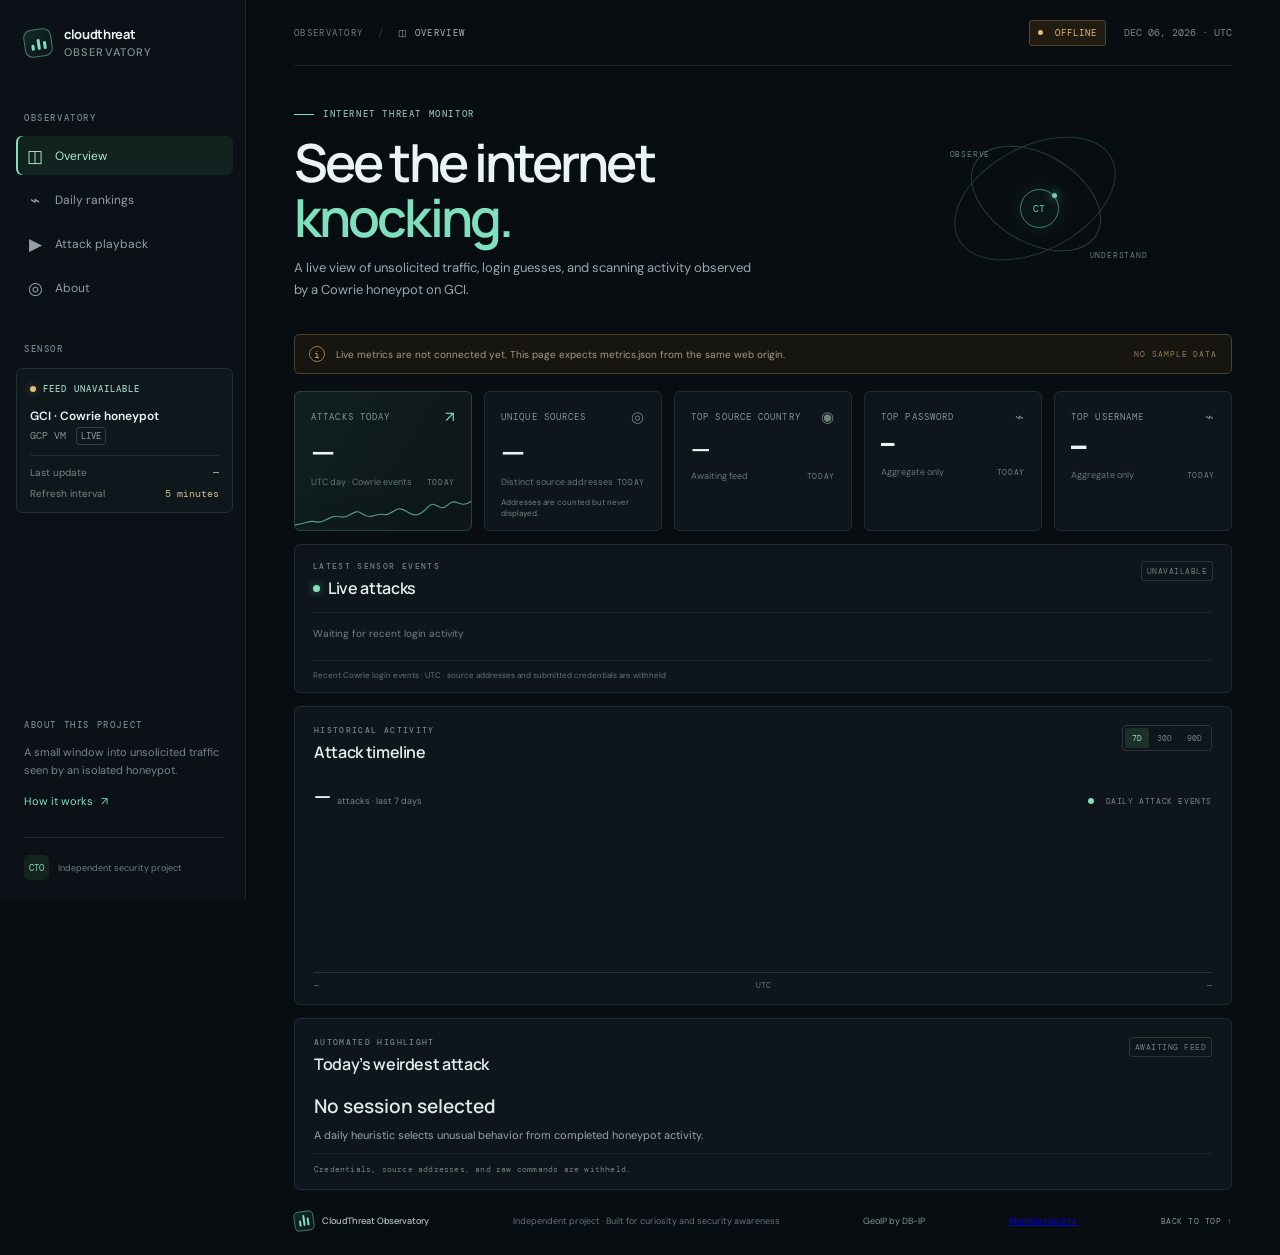
==== index.html @ e32c1425 "Show top username on overview" ====
<!doctype html>
<html lang="en">
  <head>
    <meta charset="utf-8" />
    <meta name="viewport" content="width=device-width, initial-scale=1" />
    <meta name="theme-color" content="#080d12" />
    <meta name="description" content="A live observatory for unsolicited traffic observed by an isolated cloud honeypot." />
    <title>CloudThreat Observatory</title>
    <link rel="preconnect" href="https://fonts.googleapis.com" />
    <link rel="preconnect" href="https://fonts.gstatic.com" crossorigin />
    <link href="https://fonts.googleapis.com/css2?family=DM+Mono:wght@400;500&family=DM+Sans:wght@400;500;600;700&family=Manrope:wght@400;500;600;700;800&display=swap" rel="stylesheet" />
    <link rel="stylesheet" href="styles.css?v=8" />
  </head>
  <body>
    <div class="app-shell">
      <aside class="sidebar">
        <a class="brand" href="#top" aria-label="CloudThreat Observatory home">
          <span class="brand-mark"><span></span><span></span><span></span></span>
          <span class="brand-name">cloudthreat<span>observatory</span></span>
        </a>
        <div class="side-label">OBSERVATORY</div>
        <nav class="side-nav" aria-label="Main navigation">
          <a class="nav-item active" href="#overview"><span class="nav-icon">◫</span> Overview</a>
          <a class="nav-item" href="#rankings"><span class="nav-icon">⌁</span> Daily rankings</a>
          <a class="nav-item" href="#playback"><span class="nav-icon">▶</span> Attack playback</a>
          <a class="nav-item" href="#about"><span class="nav-icon">◎</span> About</a>
        </nav>
        <div class="side-label side-label-gap">SENSOR</div>
        <div class="sensor-card">
          <div class="sensor-heading"><span class="sensor-dot" id="sensor-dot"></span> <span id="sensor-state">WAITING FOR FEED</span></div>
          <div class="sensor-name">GCI · Cowrie honeypot</div>
          <div class="sensor-id">GCP VM <span>LIVE</span></div>
          <div class="sensor-rule"></div>
          <div class="sensor-stat"><span>Last update</span><strong id="last-updated">—</strong></div>
          <div class="sensor-stat"><span>Refresh interval</span><strong>5 minutes</strong></div>
        </div>
        <div class="side-bottom">
          <div class="side-label">ABOUT THIS PROJECT</div>
          <p>A small window into unsolicited traffic seen by an isolated honeypot.</p>
          <a class="about-link" href="#about">How it works <span>↗</span></a>
          <div class="sidebar-footer"><span class="footer-mark">CTO</span><span>Independent security project</span></div>
        </div>
      </aside>

      <main id="top" class="main-content">
        <header class="topbar">
          <div class="breadcrumb">OBSERVATORY <span>/</span> <strong>OVERVIEW</strong></div>
          <div class="topbar-right"><span class="live-pill" id="feed-status"><i></i> CONNECTING</span><span class="topbar-date" id="today-date"></span></div>
        </header>

        <section class="intro" id="overview">
          <div>
            <div class="eyebrow"><span class="eyebrow-line"></span> INTERNET THREAT MONITOR</div>
            <h1>See the internet<br /><em>knocking.</em></h1>
            <p class="intro-copy">A live view of unsolicited traffic, login guesses, and scanning activity observed by a Cowrie honeypot on GCI.</p>
          </div>
          <div class="intro-aside"><div class="orbit orbit-one"></div><div class="orbit orbit-two"></div><div class="orbit-core"><span>CT</span></div><span class="orbit-tag tag-one">OBSERVE</span><span class="orbit-tag tag-two">UNDERSTAND</span></div>
        </section>

        <div class="notice" id="feed-notice" role="status"><span class="notice-icon">i</span><p><strong>Waiting for live metrics.</strong> This page reads an aggregate-only <code>metrics.json</code> feed from the same web origin and checks it every five minutes.</p><span class="notice-code">NO SAMPLE DATA</span></div>

        <section class="metrics-grid live-metrics" aria-label="Today's attack metrics">
          <article class="metric-card metric-highlight"><div class="metric-head"><span>ATTACKS TODAY</span><span class="metric-icon">↗</span></div><div class="metric-value" data-metric="attacks">—</div><div class="metric-foot"><span class="metric-note">UTC day · Cowrie events</span><span class="metric-period" id="metric-date">TODAY</span></div><div class="sparkline"><svg viewBox="0 0 220 42" preserveAspectRatio="none" aria-hidden="true"><path d="M0 35 C15 34 16 28 27 31 S43 20 56 24 S73 11 84 20 S102 18 111 21 S126 7 138 16 S156 23 166 11 S180 20 191 8 S206 15 220 3" /></svg></div></article>
          <article class="metric-card"><div class="metric-head"><span>UNIQUE SOURCES</span><span class="metric-icon muted">◎</span></div><div class="metric-value" data-metric="sources">—</div><div class="metric-foot"><span class="metric-note">Distinct source addresses</span><span class="metric-period">TODAY</span></div><div class="metric-bottom"><span class="data-footnote">Addresses are counted but never displayed.</span></div></article>
          <article class="metric-card"><div class="metric-head"><span>TOP SOURCE COUNTRY</span><span class="metric-icon muted">◉</span></div><div class="metric-value country-value" data-metric="country">—</div><div class="metric-foot"><span class="metric-note" data-metric="country-count">Awaiting feed</span><span class="metric-period">TODAY</span></div></article>
          <article class="metric-card"><div class="metric-head"><span>TOP PASSWORD</span><span class="metric-icon muted">⌁</span></div><div class="metric-value password-value" data-metric="password">—</div><div class="metric-foot"><span class="metric-note" data-metric="password-count">Aggregate only</span><span class="metric-period">TODAY</span></div></article>
          <article class="metric-card"><div class="metric-head"><span>TOP USERNAME</span><span class="metric-icon muted">⌁</span></div><div class="metric-value username-value" data-metric="username">—</div><div class="metric-foot"><span class="metric-note" data-metric="username-count">Aggregate only</span><span class="metric-period">TODAY</span></div></article>
        </section>

        <section class="panel live-attacks-panel" id="live-attacks" aria-label="Recent live attacks">
          <div class="panel-header"><div><div class="panel-kicker">LATEST SENSOR EVENTS</div><h2><span class="live-attacks-dot"></span> Live attacks</h2></div><span class="range-label" id="activity-updated">CONNECTING</span></div>
          <ol class="live-attack-list" id="live-attack-list" aria-live="polite"><li class="empty-row">Waiting for recent login activity</li></ol>
          <div class="live-attacks-foot">Recent Cowrie login events · UTC · source addresses and submitted credentials are withheld</div>
        </section>

        <article class="panel timeline-panel" id="timeline" aria-label="Attack timeline">
          <div class="panel-header"><div><div class="panel-kicker">HISTORICAL ACTIVITY</div><h2>Attack timeline</h2></div><div class="range-switch" role="group" aria-label="Timeline range"><button class="range-btn active" type="button" data-timeline-range="7">7D</button><button class="range-btn" type="button" data-timeline-range="30">30D</button><button class="range-btn" type="button" data-timeline-range="90">90D</button></div></div>
          <div class="timeline-summary"><strong id="timeline-total">—</strong><span id="timeline-summary-label">attacks · last 7 days</span><span class="chart-legend"><i></i> DAILY ATTACK EVENTS</span></div>
          <div class="timeline-chart" id="timeline-bars" role="img" aria-label="Attack events per day"></div>
          <div class="timeline-axis"><span id="timeline-start">—</span><span>UTC</span><span id="timeline-end">—</span></div>
        </article>

        <article class="panel weirdest-panel" id="weirdest"><div class="panel-header"><div><div class="panel-kicker">AUTOMATED HIGHLIGHT</div><h2>Today’s weirdest attack</h2></div><span class="range-label" id="weirdest-score">AWAITING FEED</span></div><strong class="weirdest-title" id="weirdest-title">No session selected</strong><p class="weirdest-copy" id="weirdest-copy">A daily heuristic selects unusual behavior from completed honeypot activity.</p><div class="weirdest-foot" id="weirdest-foot">Credentials, source addresses, and raw commands are withheld.</div></article>

        <section class="panel playback-panel" id="playback" aria-label="Redacted attack playback">
          <div class="panel-header"><div><div class="panel-kicker">SESSION RECONSTRUCTION</div><h2>Attack playback</h2></div><span class="range-label" id="playback-meta">WAITING FOR SESSION</span></div>
          <p class="command-tools-copy">A redacted sequence reconstructed from Cowrie events. Credentials, source addresses, and full shell commands are withheld.</p>
          <div class="playback-toolbar"><button class="text-button" id="playback-prev" type="button">← Previous</button><button class="play-control" id="playback-toggle" type="button" disabled>▶ Play session</button><button class="text-button" id="playback-next" type="button">Next →</button><span class="playback-clock" id="playback-clock">00:00</span></div>
          <ol class="playback-steps" id="playback-steps"><li class="empty-row">Waiting for an eligible session</li></ol>
        </section>

        <section class="rankings-grid" id="rankings" aria-label="Daily attack rankings">
          <article class="panel ranking-panel"><div class="panel-header"><div><div class="panel-kicker">GEOGRAPHIC DISTRIBUTION</div><h2>Top countries</h2></div><span class="range-label">UTC TODAY</span></div><ol class="ranking-list" id="countries-list"><li class="empty-row">Waiting for live metrics</li></ol></article>
          <article class="panel ranking-panel"><div class="panel-header"><div><div class="panel-kicker">AUTHENTICATION ACTIVITY</div><h2>Top usernames</h2></div><span class="range-label">UTC TODAY</span></div><ol class="ranking-list" id="usernames-list"><li class="empty-row">Waiting for live metrics</li></ol></article>
          <article class="panel ranking-panel"><div class="panel-header"><div><div class="panel-kicker">EXPOSED SERVICES</div><h2>Top destination ports</h2></div><span class="range-label">UTC TODAY</span></div><ol class="ranking-list" id="ports-list"><li class="empty-row">Waiting for live metrics</li></ol></article>
        </section>

        <article class="panel command-tools-panel" id="malware-tools"><div class="panel-header"><div><div class="panel-kicker">COMMAND ACTIVITY</div><h2>Download tooling observed</h2></div><span class="range-label">UTC TODAY</span></div><p class="command-tools-copy">Cowrie command entries that invoke wget, curl, or busybox. Full commands remain in the private event store.</p><ol class="ranking-list tool-list" id="tools-list"><li class="empty-row">Waiting for live metrics</li></ol></article>

        <section class="about-section" id="about"><div class="about-heading"><div class="panel-kicker">THE PROJECT</div><h2>Turning background noise<br />into <em>understanding.</em></h2></div><div class="about-copy"><p>Internet-facing services receive automated scans and login attempts. Cowrie records activity in an isolated honeypot; a local worker enriches and aggregates the events before this page receives summary metrics.</p><p>This public view contains aggregate rankings and redacted session playback. It does not show source IP addresses, raw credentials, full commands, or download URLs. Password rankings are aggregates of values submitted to the honeypot.</p></div><div class="architecture"><div class="arch-step"><span class="arch-number">01</span><span class="arch-symbol">⌁</span><strong>Collect</strong><small>Cowrie honeypot</small></div><span class="arch-arrow">→</span><div class="arch-step"><span class="arch-number">02</span><span class="arch-symbol">▤</span><strong>Enrich</strong><small>Local GeoIP data</small></div><span class="arch-arrow">→</span><div class="arch-step"><span class="arch-number">03</span><span class="arch-symbol">◷</span><strong>Analyze</strong><small>Private SQLite store</small></div><span class="arch-arrow">→</span><div class="arch-step"><span class="arch-number">04</span><span class="arch-symbol">◫</span><strong>Observe</strong><small>Public aggregates</small></div></div></section>

        <footer class="page-footer"><a class="footer-brand" href="#top"><span class="brand-mark small"><span></span><span></span><span></span></span> CloudThreat Observatory</a><span>Independent project · Built for curiosity and security awareness</span><a href="https://db-ip.com" rel="noopener noreferrer" target="_blank">GeoIP by DB-IP</a><a href="/reports/">Monthly reports</a><a href="#top" class="back-top">BACK TO TOP ↑</a></footer>
      </main>
    </div>
    <script src="app.js?v=9"></script>
  </body>
</html>
---- styles.css ----
:root{--bg:#080d12;--panel:#0e151c;--panel2:#101921;--line:#202c35;--line-soft:#18232c;--text:#ecf3f3;--muted:#8998a2;--dim:#5c6c77;--mint:#80e0bd;--mint-deep:#3fbf94;--amber:#eebc72;--font:'DM Sans',sans-serif;--display:'Manrope',sans-serif;--mono:'DM Mono',monospace}*{box-sizing:border-box}html{scroll-behavior:smooth}body{margin:0;background:var(--bg);color:var(--text);font-family:var(--font);font-size:14px;-webkit-font-smoothing:antialiased}.app-shell{min-height:100vh}.sidebar{position:fixed;inset:0 auto 0 0;width:246px;padding:27px 20px 20px 24px;background:#0b1117;border-right:1px solid #1b2730;display:flex;flex-direction:column;z-index:3}.brand{display:flex;align-items:center;gap:12px;text-decoration:none;color:var(--text);margin-bottom:53px}.brand-mark{width:28px;height:28px;border:1px solid #447e6b;border-radius:8px;display:flex;align-items:flex-end;justify-content:center;gap:3px;padding:6px 5px;transform:rotate(-8deg);background:linear-gradient(140deg,#122a25,#0c151a)}.brand-mark span{display:block;width:3px;border-radius:2px;background:var(--mint)}.brand-mark span:nth-child(1){height:6px}.brand-mark span:nth-child(2){height:11px}.brand-mark span:nth-child(3){height:8px}.brand-name{font:700 13px var(--display);letter-spacing:-.35px;line-height:1.1}.brand-name>span{display:block;font:500 11px var(--font);color:#82918e;letter-spacing:1.1px;text-transform:uppercase;margin-top:4px}.side-label,.panel-kicker,.eyebrow{font:500 9px var(--mono);letter-spacing:1.6px;color:#74838c}.side-nav{display:grid;gap:5px;margin:12px -8px 0}.nav-item{height:39px;display:flex;align-items:center;gap:12px;padding:0 11px;border-radius:6px;color:#92a0a9;text-decoration:none;font-size:12px}.nav-item:hover{background:#111b23;color:#dce7e6}.nav-item.active{color:#a9ebd2;background:#12221f;box-shadow:inset 2px 0 var(--mint)}.nav-icon{font-size:17px;width:16px;text-align:center;color:inherit}.side-label-gap{margin-top:36px}.sensor-card{margin:13px -8px 0;padding:14px 13px 12px;background:#0e171c;border:1px solid #22322f;border-radius:7px}.sensor-heading{font:500 9px var(--mono);letter-spacing:1.1px;color:#a1cbbc;display:flex;align-items:center;gap:7px}.sensor-dot,.pulse-dot{width:6px;height:6px;border-radius:50%;background:var(--mint);box-shadow:0 0 9px #80e0bd88}.sensor-name{font-size:12px;font-weight:600;margin-top:13px}.sensor-id{font:10px var(--mono);color:#81918f;margin-top:5px}.sensor-id span{font:9px var(--mono);color:#8ea0a7;border:1px solid #314047;padding:2px 4px;border-radius:3px;margin-left:4px}.sensor-rule{height:1px;background:#21302e;margin:13px 0 10px}.sensor-stat{display:flex;justify-content:space-between;color:#768780;font-size:10px;margin-top:8px}.sensor-stat strong{font:10px var(--mono);color:#d4c18f}.side-bottom{margin-top:auto}.side-bottom p{font-size:11px;line-height:1.65;color:#77858d;margin:12px 0}.about-link{font-size:11px;color:var(--mint);text-decoration:none}.about-link span{margin-left:5px}.sidebar-footer{margin-top:28px;padding-top:17px;border-top:1px solid #1d2931;display:flex;align-items:center;gap:9px;color:#6f7f87;font-size:9px}.footer-mark{width:25px;height:25px;border-radius:5px;background:#15231f;color:var(--mint);display:grid;place-items:center;font:9px var(--mono)}.main-content{margin-left:246px;max-width:1600px;padding:0 48px}.topbar{height:66px;display:flex;align-items:center;justify-content:space-between;border-bottom:1px solid var(--line-soft)}.breadcrumb{font:9px var(--mono);letter-spacing:1.3px;color:#6d7a82}.breadcrumb span{color:#34424a;padding:0 8px}.breadcrumb strong{color:#a8b3b7;font-weight:400}.topbar-right{display:flex;align-items:center;gap:18px}.preview-pill{font:9px var(--mono);letter-spacing:1px;border:1px solid #56472f;background:#211b12;color:#e4bd7c;padding:6px 8px;border-radius:3px}.preview-pill i{display:inline-block;width:5px;height:5px;border-radius:50%;background:#e5ae61;margin:0 6px 1px 0}.topbar-date{font:10px var(--mono);color:#77868d}.intro{display:flex;justify-content:space-between;align-items:center;min-height:225px;padding:42px 0 34px;position:relative;overflow:hidden}.eyebrow{color:#8fb4a8;display:flex;align-items:center;gap:9px}.eyebrow-line{width:20px;height:1px;background:var(--mint)}h1,h2,p{margin-top:0}h1{font:600 clamp(38px,4.1vw,53px)/1.05 var(--display);letter-spacing:-2.9px;margin:15px 0 12px}h1 em,h2 em{font-style:normal;color:var(--mint)}.intro-copy{max-width:470px;color:#9aa8ae;line-height:1.65;font-size:13px;margin:0}.intro-aside{width:220px;height:150px;position:relative;margin-right:9%;opacity:.9}.orbit{position:absolute;border:1px solid #224039;border-radius:50%;transform:rotate(-28deg)}.orbit-one{inset:17px 20px;width:174px;height:105px}.orbit-two{inset:25px 37px;width:142px;height:89px;border-color:#344139;transform:rotate(31deg)}.orbit-core{position:absolute;left:92px;top:60px;width:39px;height:39px;border:1px solid #4a8c74;border-radius:50%;display:grid;place-items:center;color:var(--mint);font:10px var(--mono);box-shadow:0 0 30px #5fd4ac22;background:#0b1716}.orbit-core:after{content:'';position:absolute;width:5px;height:5px;right:1px;top:3px;border-radius:50%;background:var(--mint);box-shadow:0 0 10px var(--mint)}.orbit-tag{position:absolute;font:8px var(--mono);letter-spacing:.8px;color:#718b82}.tag-one{top:20px;left:22px}.tag-two{right:0;bottom:19px}.notice{display:flex;align-items:center;gap:11px;padding:11px 14px;border:1px solid #4b402b;background:#17150f;border-radius:5px;margin-bottom:17px;color:#a59c86}.notice-icon{flex:0 0 16px;width:16px;height:16px;border:1px solid #9b7945;color:#d8ae6d;border-radius:50%;display:grid;place-items:center;font:10px var(--mono)}.notice p{font-size:10px;line-height:1.5;margin:0;flex:1}.notice strong{color:#e0c28e;font-weight:600}.notice-code{font:8px var(--mono);letter-spacing:.9px;color:#927d56;white-space:nowrap}.metrics-grid{display:grid;grid-template-columns:repeat(4,minmax(0,1fr));gap:12px}.metric-card{height:140px;position:relative;overflow:hidden;border:1px solid var(--line);border-radius:6px;background:var(--panel);padding:15px 16px}.metric-highlight{background:linear-gradient(120deg,#10201d,#0e171a 80%);border-color:#294439}.metric-head{display:flex;justify-content:space-between;align-items:center;color:#85939a;font:9px var(--mono);letter-spacing:1.1px}.metric-icon{color:var(--mint);font:15px var(--font)}.metric-icon.muted{color:#71817f}.metric-value{font:600 31px var(--display);letter-spacing:-1.4px;margin-top:9px;line-height:1}.metric-foot{display:flex;justify-content:space-between;align-items:center;margin-top:9px}.metric-note{font-size:9px;color:#65757c}.metric-period{font:8px var(--mono);letter-spacing:.65px;color:#6b7b80}.sparkline{position:absolute;left:0;right:0;bottom:0;height:31px;opacity:.65}.sparkline svg{width:100%;height:100%;overflow:visible}.sparkline path{fill:none;stroke:var(--mint);stroke-width:1.5}.metric-bottom{position:absolute;bottom:11px;left:16px;right:16px;display:flex;align-items:center;justify-content:space-between}.mini-bars{height:18px;display:flex;align-items:flex-end;gap:4px}.mini-bars i{display:block;width:6px;border-radius:1px 1px 0 0;background:#407968;height:38%}.mini-bars i:nth-child(2){height:66%}.mini-bars i:nth-child(3){height:48%}.mini-bars i:nth-child(4){height:85%}.mini-bars i:nth-child(5){height:55%}.mini-bars i:nth-child(6){height:75%}.mini-bars i:nth-child(7){height:42%}.mini-bars i:nth-child(8){height:92%}.mini-bars i:nth-child(9){height:60%}.mini-bars i:nth-child(10){height:80%;background:var(--mint)}.mini-caption{font:8px var(--mono);letter-spacing:.7px;color:#68787e}.country-dots{justify-content:flex-start;gap:5px}.country-dots span,.country-dots b{font:8px var(--mono);padding:4px 5px;border-radius:3px;background:#17231f;color:#a9c9bb}.country-dots b{color:#7e8e91;background:#172027;font-weight:400}.port-value{font-size:30px}.port-value span{font:10px var(--mono);color:#7c8b90;letter-spacing:.3px;margin-left:7px}.port-track{position:absolute;left:16px;right:16px;bottom:17px;height:3px;background:#1e2a30;border-radius:3px}.port-track span{display:block;height:100%;background:linear-gradient(90deg,#62c9a5,#b3e8c9);border-radius:3px}.content-grid{display:grid;grid-template-columns:minmax(0,1.15fr) minmax(340px,.85fr);gap:12px;margin-top:13px}.panel{background:var(--panel);border:1px solid var(--line);border-radius:6px;min-width:0}.trend-panel,.origins-panel{min-height:345px;padding:18px 19px 12px}.panel-header{display:flex;align-items:flex-start;justify-content:space-between}.panel-kicker{font-size:8px;letter-spacing:1.35px;color:#73828a}.panel h2,.about-heading h2{font:600 16px var(--display);letter-spacing:-.35px;margin:6px 0 0;color:#e6eded}.range-switch{border:1px solid #29363d;border-radius:4px;display:flex;padding:2px;gap:1px}.range-btn{border:0;color:#718087;background:transparent;font:8px var(--mono);padding:5px 7px;border-radius:3px;cursor:pointer}.range-btn.active{background:#1b3029;color:#a8e5cc}.chart-summary{display:flex;align-items:baseline;gap:6px;margin-top:21px}.chart-summary strong{font:600 22px var(--display);letter-spacing:-.6px}.chart-summary>span{font-size:9px;color:#77858a}.chart-summary>span i{font-style:normal;color:#40504f}.chart-legend{margin-left:auto!important;font:8px var(--mono)!important;letter-spacing:.6px}.chart-legend i{display:inline-block;width:6px;height:6px;border-radius:50%;background:var(--mint);margin-right:6px}.chart-wrap{height:174px;display:flex;margin-top:10px}.y-axis{display:flex;flex-direction:column;justify-content:space-between;color:#5e6d74;font:8px var(--mono);padding:2px 10px 26px 0}.chart-main{position:relative;flex:1}.chart-gridlines{position:absolute;inset:0 0 25px;display:flex;flex-direction:column;justify-content:space-between}.chart-gridlines i{display:block;height:1px;background:#1c2930}.chart-main svg{position:absolute;inset:0 0 25px;width:100%;height:calc(100% - 25px);overflow:visible}.chart-area{fill:url(#area-fill)}.chart-line{fill:none;stroke:var(--mint);stroke-width:2;vector-effect:non-scaling-stroke}.chart-point{fill:#0f191a;stroke:var(--mint);stroke-width:2;vector-effect:non-scaling-stroke}.x-axis{position:absolute;left:0;right:0;bottom:0;display:flex;justify-content:space-between;color:#5e6d74;font:8px var(--mono)}.panel-footnote{display:flex;align-items:center;gap:7px;border-top:1px solid var(--line-soft);padding-top:10px;color:#6d7c81;font-size:9px}.pulse-dot{width:5px;height:5px}.footnote-right{margin-left:auto;color:#596970}.icon-button{border:1px solid #28353d;border-radius:4px;background:none;color:#71818a;font-size:15px;height:24px;width:27px;line-height:10px}.origins-panel{padding-left:17px;padding-right:17px}.map-wrap{height:157px;position:relative;margin-top:3px;border-bottom:1px solid var(--line-soft);overflow:hidden;background:radial-gradient(ellipse at 50% 52%,#14201f 0%,transparent 68%)}.world-map{position:absolute;width:100%;height:100%;inset:0}.land{fill:#263a38;opacity:.65}.map-rings circle{fill:none;stroke:#82daba;stroke-width:.6;opacity:.3}.map-points circle{fill:#a8e9cf;stroke:#0e151c;stroke-width:1.5}.map-caption{position:absolute;bottom:8px;left:4px;font:7px var(--mono);letter-spacing:.55px;color:#71817e}.map-caption span{margin:0 5px;color:#53635d}.map-legend-dot{display:inline-block!important;margin:0 5px 0 0!important;width:5px;height:5px;border-radius:50%;background:var(--mint)}.country-list{padding-top:8px}.country-row{display:grid;grid-template-columns:23px 1fr minmax(45px,90px) 31px;align-items:center;gap:7px;height:28px}.country-rank{font:8px var(--mono);color:#56666e}.country-name{font-size:9px;color:#c1cbcc;white-space:nowrap}.flag{display:inline-block;width:11px;height:8px;border-radius:1px;margin-right:6px;vertical-align:0;background:#8d9b9f}.flag-us{background:linear-gradient(#b85d5d 0 18%,#eee 18% 36%,#b85d5d 36% 54%,#eee 54% 72%,#b85d5d 72% 90%,#eee 90%)}.flag-de{background:linear-gradient(#222 0 33%,#b8504a 33% 66%,#d6b254 66%)}.flag-br{background:#56a47b}.flag-in{background:linear-gradient(#da9d58 0 33%,#eee 33% 66%,#5a9d70 66%)}.country-bar{height:3px;border-radius:3px;background:#1d2a30}.country-bar i{display:block;height:100%;background:#5b9983;border-radius:3px}.country-row strong{font:9px var(--mono);text-align:right;color:#9dadad}.lower-grid{grid-template-columns:minmax(0,1.15fr) minmax(340px,.85fr);margin-top:12px}.feed-panel,.targets-panel{padding:18px 19px 12px}.feed-count{font:8px var(--mono);letter-spacing:.6px;color:#8eac9f;background:#17231f;padding:3px 5px;border-radius:3px;margin-left:5px;vertical-align:2px}.text-button{border:0;background:none;color:#91bda9;font:9px var(--mono);cursor:pointer;padding:4px}.text-button span{font:9px var(--font);margin-left:3px}.feed-table-wrap{overflow-x:auto;margin-top:17px}table{border-collapse:collapse;width:100%;white-space:nowrap}thead th{text-align:left;color:#5f7078;font:8px var(--mono);letter-spacing:.65px;font-weight:400;padding:0 8px 9px}thead th:first-child{padding-left:0}tbody tr{border-top:1px solid #1a252c;height:37px}tbody td{font-size:9px;color:#b7c2c5;padding:0 8px}tbody td:first-child{padding-left:0}.event-mark{display:inline-grid;place-items:center;width:19px;height:19px;border-radius:4px;background:#192a25;color:#9cdcc0;font:9px var(--mono);margin-right:7px;vertical-align:middle}.event-mark.scan{background:#29241a;color:#e3ba79}.event-mark.auth{background:#1c222b;color:#a7b6d0}.event-text{color:#bdc8c9}.mono{font:9px var(--mono);color:#86969a}.type-chip{font:8px var(--mono);color:#9bd8bb;border:1px solid #30493e;border-radius:3px;padding:3px 5px}.scan-chip{color:#dbb577;border-color:#50422a}.time-cell{color:#708087;font:8px var(--mono)}.feed-footer{display:flex;justify-content:space-between;align-items:center;border-top:1px solid var(--line-soft);padding-top:10px;margin-top:8px;color:#65757b;font-size:9px}.load-more{background:none;border:0;color:#9dd8bd;font-size:9px;cursor:pointer}.load-more span{margin-left:5px}.sample-tag{font:8px var(--mono);letter-spacing:.5px;color:#a2b9af;border:1px solid #31443b;padding:4px 5px;border-radius:3px}.target-list{margin-top:15px}.target-row{display:flex;align-items:center;border-top:1px solid var(--line-soft);height:48px;gap:10px}.target-port{width:35px;height:28px;background:#17231f;border:1px solid #263b33;border-radius:4px;display:grid;place-items:center;color:#a6d9c0;font:10px var(--mono)}.target-info{display:flex;flex-direction:column;gap:3px;flex:1}.target-info strong{font-size:10px;font-weight:600;color:#cbd5d4}.target-info span,.target-share span{font-size:8px;color:#6b7a80}.target-share{text-align:right;display:flex;flex-direction:column;gap:3px}.target-share strong{font:10px var(--mono);color:#b0c9bd}.target-note{border-top:1px solid var(--line-soft);padding-top:10px;font-size:8px;color:#64747a}.target-note span{margin:0 4px;color:#40504f}.about-section{margin-top:27px;border:1px solid var(--line);border-radius:6px;padding:25px 26px 23px;background:linear-gradient(115deg,#101a1e,#0d141a 72%);display:grid;grid-template-columns:.9fr 1.1fr;column-gap:40px;row-gap:24px}.about-heading h2{font-size:22px;line-height:1.3;letter-spacing:-.8px;margin-top:10px}.about-copy p{font-size:10px;line-height:1.75;color:#95a2a6;margin:0 0 10px}.architecture{grid-column:1/-1;border-top:1px solid #23312f;padding-top:18px;display:flex;align-items:center;justify-content:center;gap:clamp(12px,3vw,42px)}.arch-step{display:grid;grid-template-columns:28px auto;grid-template-rows:16px 15px;column-gap:8px;min-width:135px}.arch-number{grid-row:1/3;align-self:center;font:9px var(--mono);color:#567069}.arch-symbol{grid-column:2;color:var(--mint);font-size:13px;line-height:13px}.arch-step strong{grid-column:2;grid-row:2;font-size:9px;color:#cbd6d3}.arch-step small{grid-column:2;grid-row:3;font-size:8px;color:#71817f;margin-top:4px}.arch-arrow{color:#52665e;font:15px var(--mono)}.page-footer{display:flex;align-items:center;justify-content:space-between;padding:21px 0 24px;color:#64737a;font-size:9px}.footer-brand{display:flex;align-items:center;gap:8px;color:#a7b4b4;text-decoration:none;font:600 9px var(--display)}.brand-mark.small{width:20px;height:20px;border-radius:5px;padding:4px;gap:2px}.brand-mark.small span{width:2px}.back-top{font:8px var(--mono);letter-spacing:.5px;text-decoration:none;color:#81978d}.back-top:hover,.about-link:hover,.load-more:hover{color:#d4ffe8}@media(min-width:1500px){.main-content{margin-right:auto;margin-left:max(246px,calc((100vw - 1500px)/2 + 246px));padding:0 56px;max-width:1500px}.metrics-grid{gap:15px}.content-grid,.lower-grid{gap:15px}}@media(max-width:1100px){.main-content{padding:0 28px}.sidebar{width:220px;padding-left:19px}.main-content{margin-left:220px}.content-grid,.lower-grid{grid-template-columns:minmax(0,1fr) minmax(300px,.82fr)}.intro-aside{margin-right:1%}.metric-card{padding:13px}.metric-period{font-size:7px}.about-section{column-gap:24px}}@media(max-width:820px){.sidebar{width:62px;padding:20px 10px}.brand{justify-content:center;margin-bottom:39px}.brand-name,.side-label,.side-nav .nav-item:not(.active),.nav-item.active{font-size:0}.brand-mark{flex:0 0 28px}.side-nav{margin:0;gap:7px}.nav-item{justify-content:center;padding:0;height:39px;font-size:0}.nav-icon{font-size:17px}.sensor-card{margin:23px -4px 0;padding:9px 5px;display:flex;justify-content:center}.sensor-heading{font-size:0}.sensor-heading .sensor-dot{width:8px;height:8px}.sensor-name,.sensor-id,.sensor-rule,.sensor-stat,.side-bottom{display:none}.main-content{margin-left:62px;padding:0 22px}.topbar{height:58px}.intro{min-height:200px}.intro-aside{transform:scale(.8);transform-origin:right center;margin-right:-15px}.content-grid,.lower-grid{grid-template-columns:1fr}.trend-panel,.origins-panel{min-height:0}.origins-panel{padding-bottom:15px}.map-wrap{height:190px}.lower-grid{margin-top:12px}.feed-panel{overflow:hidden}.targets-panel{min-height:0}.about-section{grid-template-columns:1fr;row-gap:14px}.architecture{grid-column:1;gap:12px}.arch-step{min-width:0;grid-template-columns:20px auto}.arch-arrow{font-size:12px}.page-footer{gap:12px;flex-wrap:wrap}.page-footer>span{order:3;width:100%}}@media(max-width:560px){.main-content{padding:0 14px}.topbar-date{display:none}.topbar-right{gap:0}.intro{min-height:178px;padding:31px 0 23px}.intro-aside{display:none}h1{font-size:41px}.intro-copy{font-size:11px;max-width:335px}.notice{align-items:flex-start;padding:9px}.notice-code{display:none}.metrics-grid{grid-template-columns:repeat(2,minmax(0,1fr));gap:8px}.metric-card{height:133px;padding:12px}.metric-value{font-size:27px}.metric-foot{display:block}.metric-period{display:block;margin-top:4px}.content-grid{margin-top:8px;gap:8px}.trend-panel,.origins-panel,.feed-panel,.targets-panel{padding:15px 13px 11px}.chart-summary{margin-top:17px}.chart-legend{font-size:0!important}.chart-wrap{height:158px}.feed-table-wrap{margin-left:-3px}table{min-width:500px}.feed-footer{font-size:8px}.about-section{padding:19px 16px}.about-heading h2{font-size:20px}.architecture{justify-content:space-between;gap:4px;overflow:hidden}.arch-step{column-gap:5px}.arch-symbol{font-size:11px}.arch-step strong{font-size:8px}.arch-step small{font-size:7px}.arch-arrow{font-size:10px}.page-footer{padding-bottom:18px}.back-top{margin-left:auto}}@media(prefers-reduced-motion:reduce){*{scroll-behavior:auto!important;transition:none!important}}
:root{--font:'DM Sans',sans-serif;--display:'Manrope',sans-serif;--mono:'DM Mono',monospace} .live-pill{font:9px var(--mono);letter-spacing:1px;border:1px solid #28463a;background:#12221b;color:#a8e5cc;padding:6px 8px;border-radius:3px}.live-pill i{display:inline-block;width:5px;height:5px;border-radius:50%;background:var(--mint);margin:0 6px 1px 0}.live-pill[data-state="offline"],.live-pill[data-state="stale"]{border-color:#57442a;background:#211b12;color:#e3bd7c}.live-pill[data-state="offline"] i,.live-pill[data-state="stale"] i{background:#e3bd7c}.sensor-dot[data-state="offline"],.sensor-dot[data-state="stale"]{background:#e3bd7c;box-shadow:0 0 8px #e3bd7c66}.notice code{font:9px var(--mono);color:#e0c28e}.notice[data-state="live"]{border-color:#294439;background:#10201b;color:#9ebcae}.notice[data-state="live"] .notice-icon{border-color:#4e8c72;color:var(--mint)}.notice[data-state="live"] strong{color:var(--mint)}.live-metrics{margin-bottom:13px}.country-value{font-size:25px;white-space:nowrap;overflow:hidden;text-overflow:ellipsis}.password-value{font-size:21px;white-space:nowrap;overflow:hidden;text-overflow:ellipsis;font-family:var(--mono);letter-spacing:-.8px}.data-footnote{font-size:8px;color:#71817f;line-height:1.35}.rankings-grid{display:grid;grid-template-columns:repeat(3,minmax(0,1fr));gap:12px}.ranking-panel{padding:17px 17px 12px;min-height:287px}.range-label{font:8px var(--mono);letter-spacing:.5px;color:#6f8179;border:1px solid #283932;padding:4px 5px;border-radius:3px}.ranking-list{padding:0;margin:16px 0 0;list-style:none}.ranking-row{display:grid;grid-template-columns:22px minmax(56px,1fr) minmax(35px,.9fr) 37px;gap:7px;align-items:center;min-height:28px;border-top:1px solid var(--line-soft)}.rank-number{font:8px var(--mono);color:#5f7178}.rank-label{font-size:9px;color:#c1cbcc;overflow:hidden;text-overflow:ellipsis;white-space:nowrap}.rank-bar{height:3px;border-radius:3px;background:#1d2a30}.rank-bar i{display:block;height:100%;border-radius:3px;background:#5b9983}.ranking-row strong{font:8px var(--mono);color:#9dadad;text-align:right}.empty-row{padding:14px 0;color:#71817f;font-size:10px;border-top:1px solid var(--line-soft)}.about-copy p+p{margin-top:10px}.page-footer>a[href="https://db-ip.com"]{color:#81978d;text-decoration:none}.page-footer>a[href="https://db-ip.com"]:hover{color:#d4ffe8}@media(max-width:1000px){.rankings-grid{grid-template-columns:repeat(2,minmax(0,1fr))}.ranking-panel:last-child{grid-column:1/-1}}@media(max-width:560px){.rankings-grid{grid-template-columns:1fr}.ranking-panel:last-child{grid-column:auto}.password-value{font-size:19px}.page-footer>a[href="https://db-ip.com"]{order:4;width:100%}}
:root{--font:'DM Sans',sans-serif;--display:'Manrope',sans-serif;--mono:'DM Mono',monospace} .rankings-grid,.about-section{scroll-margin-top:20px}
:root{--font:'DM Sans',sans-serif;--display:'Manrope',sans-serif;--mono:'DM Mono',monospace}.route-hidden{display:none!important}
.live-attacks-panel{padding:16px 18px 12px;margin:0 0 13px}.live-attacks-panel h2{display:flex;align-items:center;gap:8px}.live-attacks-dot{width:7px;height:7px;background:var(--mint);border-radius:50%;box-shadow:0 0 9px #75d8b188}.live-attack-list{list-style:none;margin:13px 0 0;padding:0}.live-attack-row{display:grid;grid-template-columns:95px minmax(150px,1fr) 1fr;gap:12px;align-items:center;min-height:35px;border-top:1px solid var(--line-soft)}.live-attack-time{font:10px var(--mono);color:#9fb7ad}.live-attack-label{font-size:10px;color:#d4dfdb}.live-attack-label.success{color:#a8e5cc}.live-attack-detail{justify-self:end;font:8px var(--mono);letter-spacing:.25px;color:#71817f}.live-attacks-foot{border-top:1px solid var(--line-soft);padding-top:9px;margin-top:6px;font-size:8px;color:#64747a}@media(max-width:560px){.live-attacks-panel{padding:14px 12px 10px}.live-attack-row{grid-template-columns:73px 1fr;gap:8px;min-height:39px}.live-attack-time{font-size:9px}.live-attack-label{font-size:9px}.live-attack-detail{display:none}.live-attacks-foot{line-height:1.5}}
.live-metrics{grid-template-columns:repeat(5,minmax(0,1fr))}.username-value{font-size:24px;white-space:nowrap;overflow:hidden;text-overflow:ellipsis;font-family:var(--mono);letter-spacing:-.8px}@media(max-width:1100px){.live-metrics{grid-template-columns:repeat(3,minmax(0,1fr))}}@media(max-width:560px){.live-metrics{grid-template-columns:repeat(2,minmax(0,1fr))}.username-value{font-size:21px}}
.timeline-panel{padding:18px 19px 14px;margin-top:13px}.timeline-summary{display:flex;align-items:baseline;gap:7px;margin-top:18px}.timeline-summary strong{font:600 22px var(--display);letter-spacing:-.6px}.timeline-summary>span{font-size:9px;color:#77858a}.timeline-summary .chart-legend{margin-left:auto;font:8px var(--mono);letter-spacing:.6px}.timeline-chart{height:150px;display:flex;align-items:flex-end;gap:2px;margin-top:12px;padding:0 1px;border-bottom:1px solid #28353d}.timeline-bar{display:block;flex:1 1 0;min-width:1px;height:2px;background:linear-gradient(180deg,#80e0bd,#397c65);border-radius:2px 2px 0 0;opacity:.86}.timeline-bar:hover{background:#c5f5df;opacity:1}.timeline-axis{display:flex;justify-content:space-between;margin-top:7px;color:#64757c;font:8px var(--mono)}.command-tools-panel{padding:17px 19px 13px;margin-top:12px}.command-tools-copy{margin:12px 0 0;color:#829198;font-size:10px;line-height:1.5}.tool-list{margin-top:12px}.tool-row{display:grid;grid-template-columns:22px 1fr minmax(40px,90px) 55px;gap:7px;align-items:center;min-height:30px;border-top:1px solid var(--line-soft)}.tool-row .rank-label{font-family:var(--mono);text-transform:uppercase}.tool-row strong{font:8px var(--mono);color:#9dadad;text-align:right}.timeline-panel .range-btn.active{background:#1b3029;color:#a8e5cc}@media(max-width:560px){.timeline-panel,.command-tools-panel{padding:15px 13px 11px}.timeline-chart{height:125px;gap:1px}.timeline-summary .chart-legend{font-size:0}}
.weirdest-panel,.playback-panel{padding:18px 19px 15px;margin-top:13px}.weirdest-title{display:block;margin-top:18px;font:600 19px var(--display);color:#dce9e4}.weirdest-copy{margin:8px 0;color:#96a5aa;font-size:11px;line-height:1.6}.weirdest-foot{border-top:1px solid var(--line-soft);padding-top:10px;color:#71817f;font:8px var(--mono);letter-spacing:.2px}.playback-toolbar{display:flex;align-items:center;gap:10px;margin-top:14px;padding:9px 0;border-top:1px solid var(--line-soft);border-bottom:1px solid var(--line-soft)}.play-control{border:1px solid #345043;border-radius:4px;background:#162820;color:#b1ecd1;font:9px var(--mono);padding:7px 10px;cursor:pointer}.play-control:disabled{opacity:.45;cursor:not-allowed}.playback-clock{margin-left:auto;color:#9db9ac;font:10px var(--mono)}.playback-steps{list-style:none;margin:0;padding:0}.playback-step{display:grid;grid-template-columns:54px 1fr;gap:12px;align-items:center;min-height:39px;border-bottom:1px solid var(--line-soft);padding:4px 9px;cursor:pointer}.playback-step.current-step{background:#14241e;box-shadow:inset 2px 0 var(--mint)}.playback-offset{font:9px var(--mono);color:#71827c}.playback-label{font-size:10px;color:#bdc9c8}.step-download .playback-label{color:#a9e4ca}.step-login .playback-label{color:#dbc28f}.step-disconnect .playback-label{color:#829295}.playback-steps .empty-row{cursor:default}@media(max-width:560px){.weirdest-panel,.playback-panel{padding:15px 13px 11px}.playback-toolbar{gap:5px}.playback-step{grid-template-columns:44px 1fr;gap:8px}}
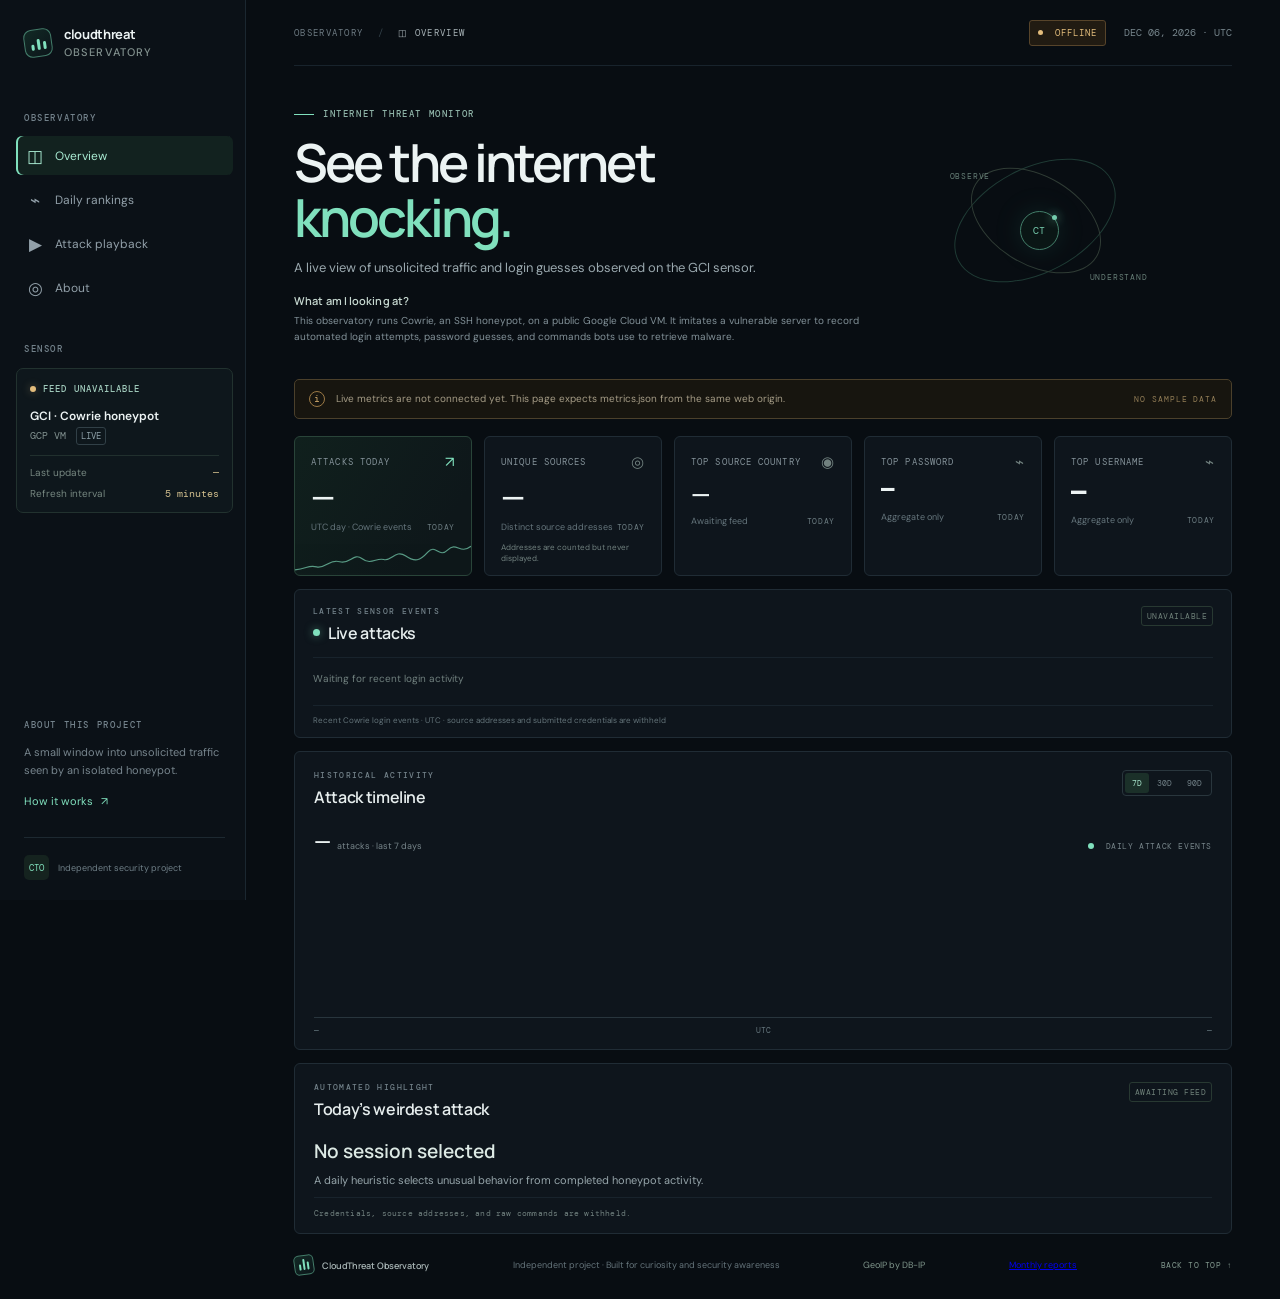
==== commit b257071e: "Explain the observatory on the public page" ====
--- a/index.html
+++ b/index.html
@@ -9,7 +9,7 @@
     <link rel="preconnect" href="https://fonts.googleapis.com" />
     <link rel="preconnect" href="https://fonts.gstatic.com" crossorigin />
     <link href="https://fonts.googleapis.com/css2?family=DM+Mono:wght@400;500&family=DM+Sans:wght@400;500;600;700&family=Manrope:wght@400;500;600;700;800&display=swap" rel="stylesheet" />
-    <link rel="stylesheet" href="styles.css?v=8" />
+    <link rel="stylesheet" href="styles.css?v=9" />
   </head>
   <body>
     <div class="app-shell">
@@ -52,7 +52,8 @@
           <div>
             <div class="eyebrow"><span class="eyebrow-line"></span> INTERNET THREAT MONITOR</div>
             <h1>See the internet<br /><em>knocking.</em></h1>
-            <p class="intro-copy">A live view of unsolicited traffic, login guesses, and scanning activity observed by a Cowrie honeypot on GCI.</p>
+            <p class="intro-copy">A live view of unsolicited traffic and login guesses observed on the GCI sensor.</p>
+            <div class="intro-explainer"><h2>What am I looking at?</h2><p>This observatory runs Cowrie, an SSH honeypot, on a public Google Cloud VM. It imitates a vulnerable server to record automated login attempts, password guesses, and commands bots use to retrieve malware.</p></div>
           </div>
           <div class="intro-aside"><div class="orbit orbit-one"></div><div class="orbit orbit-two"></div><div class="orbit-core"><span>CT</span></div><span class="orbit-tag tag-one">OBSERVE</span><span class="orbit-tag tag-two">UNDERSTAND</span></div>
         </section>
@@ -92,6 +93,7 @@
         <section class="rankings-grid" id="rankings" aria-label="Daily attack rankings">
           <article class="panel ranking-panel"><div class="panel-header"><div><div class="panel-kicker">GEOGRAPHIC DISTRIBUTION</div><h2>Top countries</h2></div><span class="range-label">UTC TODAY</span></div><ol class="ranking-list" id="countries-list"><li class="empty-row">Waiting for live metrics</li></ol></article>
           <article class="panel ranking-panel"><div class="panel-header"><div><div class="panel-kicker">AUTHENTICATION ACTIVITY</div><h2>Top usernames</h2></div><span class="range-label">UTC TODAY</span></div><ol class="ranking-list" id="usernames-list"><li class="empty-row">Waiting for live metrics</li></ol></article>
+          <article class="panel ranking-panel"><div class="panel-header"><div><div class="panel-kicker">AUTHENTICATION ACTIVITY</div><h2>Top passwords</h2></div><span class="range-label">UTC TODAY</span></div><ol class="ranking-list" id="passwords-list"><li class="empty-row">Waiting for live metrics</li></ol></article>
           <article class="panel ranking-panel"><div class="panel-header"><div><div class="panel-kicker">EXPOSED SERVICES</div><h2>Top destination ports</h2></div><span class="range-label">UTC TODAY</span></div><ol class="ranking-list" id="ports-list"><li class="empty-row">Waiting for live metrics</li></ol></article>
         </section>
 
--- a/styles.css
+++ b/styles.css
@@ -4,5 +4,7 @@
 :root{--font:'DM Sans',sans-serif;--display:'Manrope',sans-serif;--mono:'DM Mono',monospace}.route-hidden{display:none!important}
 .live-attacks-panel{padding:16px 18px 12px;margin:0 0 13px}.live-attacks-panel h2{display:flex;align-items:center;gap:8px}.live-attacks-dot{width:7px;height:7px;background:var(--mint);border-radius:50%;box-shadow:0 0 9px #75d8b188}.live-attack-list{list-style:none;margin:13px 0 0;padding:0}.live-attack-row{display:grid;grid-template-columns:95px minmax(150px,1fr) 1fr;gap:12px;align-items:center;min-height:35px;border-top:1px solid var(--line-soft)}.live-attack-time{font:10px var(--mono);color:#9fb7ad}.live-attack-label{font-size:10px;color:#d4dfdb}.live-attack-label.success{color:#a8e5cc}.live-attack-detail{justify-self:end;font:8px var(--mono);letter-spacing:.25px;color:#71817f}.live-attacks-foot{border-top:1px solid var(--line-soft);padding-top:9px;margin-top:6px;font-size:8px;color:#64747a}@media(max-width:560px){.live-attacks-panel{padding:14px 12px 10px}.live-attack-row{grid-template-columns:73px 1fr;gap:8px;min-height:39px}.live-attack-time{font-size:9px}.live-attack-label{font-size:9px}.live-attack-detail{display:none}.live-attacks-foot{line-height:1.5}}
 .live-metrics{grid-template-columns:repeat(5,minmax(0,1fr))}.username-value{font-size:24px;white-space:nowrap;overflow:hidden;text-overflow:ellipsis;font-family:var(--mono);letter-spacing:-.8px}@media(max-width:1100px){.live-metrics{grid-template-columns:repeat(3,minmax(0,1fr))}}@media(max-width:560px){.live-metrics{grid-template-columns:repeat(2,minmax(0,1fr))}.username-value{font-size:21px}}
+.rankings-grid{grid-template-columns:repeat(4,minmax(0,1fr))}@media(max-width:1000px){.rankings-grid{grid-template-columns:repeat(2,minmax(0,1fr))}.rankings-grid .ranking-panel:last-child{grid-column:auto}}@media(max-width:560px){.rankings-grid{grid-template-columns:1fr}}
+.intro-explainer{max-width:570px;margin-top:14px}.intro-explainer h2{font:600 11px var(--display);letter-spacing:.1px;color:#c6d8d0;margin:0 0 5px}.intro-explainer p{font-size:10px;line-height:1.6;color:#829198;margin:0}
 .timeline-panel{padding:18px 19px 14px;margin-top:13px}.timeline-summary{display:flex;align-items:baseline;gap:7px;margin-top:18px}.timeline-summary strong{font:600 22px var(--display);letter-spacing:-.6px}.timeline-summary>span{font-size:9px;color:#77858a}.timeline-summary .chart-legend{margin-left:auto;font:8px var(--mono);letter-spacing:.6px}.timeline-chart{height:150px;display:flex;align-items:flex-end;gap:2px;margin-top:12px;padding:0 1px;border-bottom:1px solid #28353d}.timeline-bar{display:block;flex:1 1 0;min-width:1px;height:2px;background:linear-gradient(180deg,#80e0bd,#397c65);border-radius:2px 2px 0 0;opacity:.86}.timeline-bar:hover{background:#c5f5df;opacity:1}.timeline-axis{display:flex;justify-content:space-between;margin-top:7px;color:#64757c;font:8px var(--mono)}.command-tools-panel{padding:17px 19px 13px;margin-top:12px}.command-tools-copy{margin:12px 0 0;color:#829198;font-size:10px;line-height:1.5}.tool-list{margin-top:12px}.tool-row{display:grid;grid-template-columns:22px 1fr minmax(40px,90px) 55px;gap:7px;align-items:center;min-height:30px;border-top:1px solid var(--line-soft)}.tool-row .rank-label{font-family:var(--mono);text-transform:uppercase}.tool-row strong{font:8px var(--mono);color:#9dadad;text-align:right}.timeline-panel .range-btn.active{background:#1b3029;color:#a8e5cc}@media(max-width:560px){.timeline-panel,.command-tools-panel{padding:15px 13px 11px}.timeline-chart{height:125px;gap:1px}.timeline-summary .chart-legend{font-size:0}}
 .weirdest-panel,.playback-panel{padding:18px 19px 15px;margin-top:13px}.weirdest-title{display:block;margin-top:18px;font:600 19px var(--display);color:#dce9e4}.weirdest-copy{margin:8px 0;color:#96a5aa;font-size:11px;line-height:1.6}.weirdest-foot{border-top:1px solid var(--line-soft);padding-top:10px;color:#71817f;font:8px var(--mono);letter-spacing:.2px}.playback-toolbar{display:flex;align-items:center;gap:10px;margin-top:14px;padding:9px 0;border-top:1px solid var(--line-soft);border-bottom:1px solid var(--line-soft)}.play-control{border:1px solid #345043;border-radius:4px;background:#162820;color:#b1ecd1;font:9px var(--mono);padding:7px 10px;cursor:pointer}.play-control:disabled{opacity:.45;cursor:not-allowed}.playback-clock{margin-left:auto;color:#9db9ac;font:10px var(--mono)}.playback-steps{list-style:none;margin:0;padding:0}.playback-step{display:grid;grid-template-columns:54px 1fr;gap:12px;align-items:center;min-height:39px;border-bottom:1px solid var(--line-soft);padding:4px 9px;cursor:pointer}.playback-step.current-step{background:#14241e;box-shadow:inset 2px 0 var(--mint)}.playback-offset{font:9px var(--mono);color:#71827c}.playback-label{font-size:10px;color:#bdc9c8}.step-download .playback-label{color:#a9e4ca}.step-login .playback-label{color:#dbc28f}.step-disconnect .playback-label{color:#829295}.playback-steps .empty-row{cursor:default}@media(max-width:560px){.weirdest-panel,.playback-panel{padding:15px 13px 11px}.playback-toolbar{gap:5px}.playback-step{grid-template-columns:44px 1fr;gap:8px}}
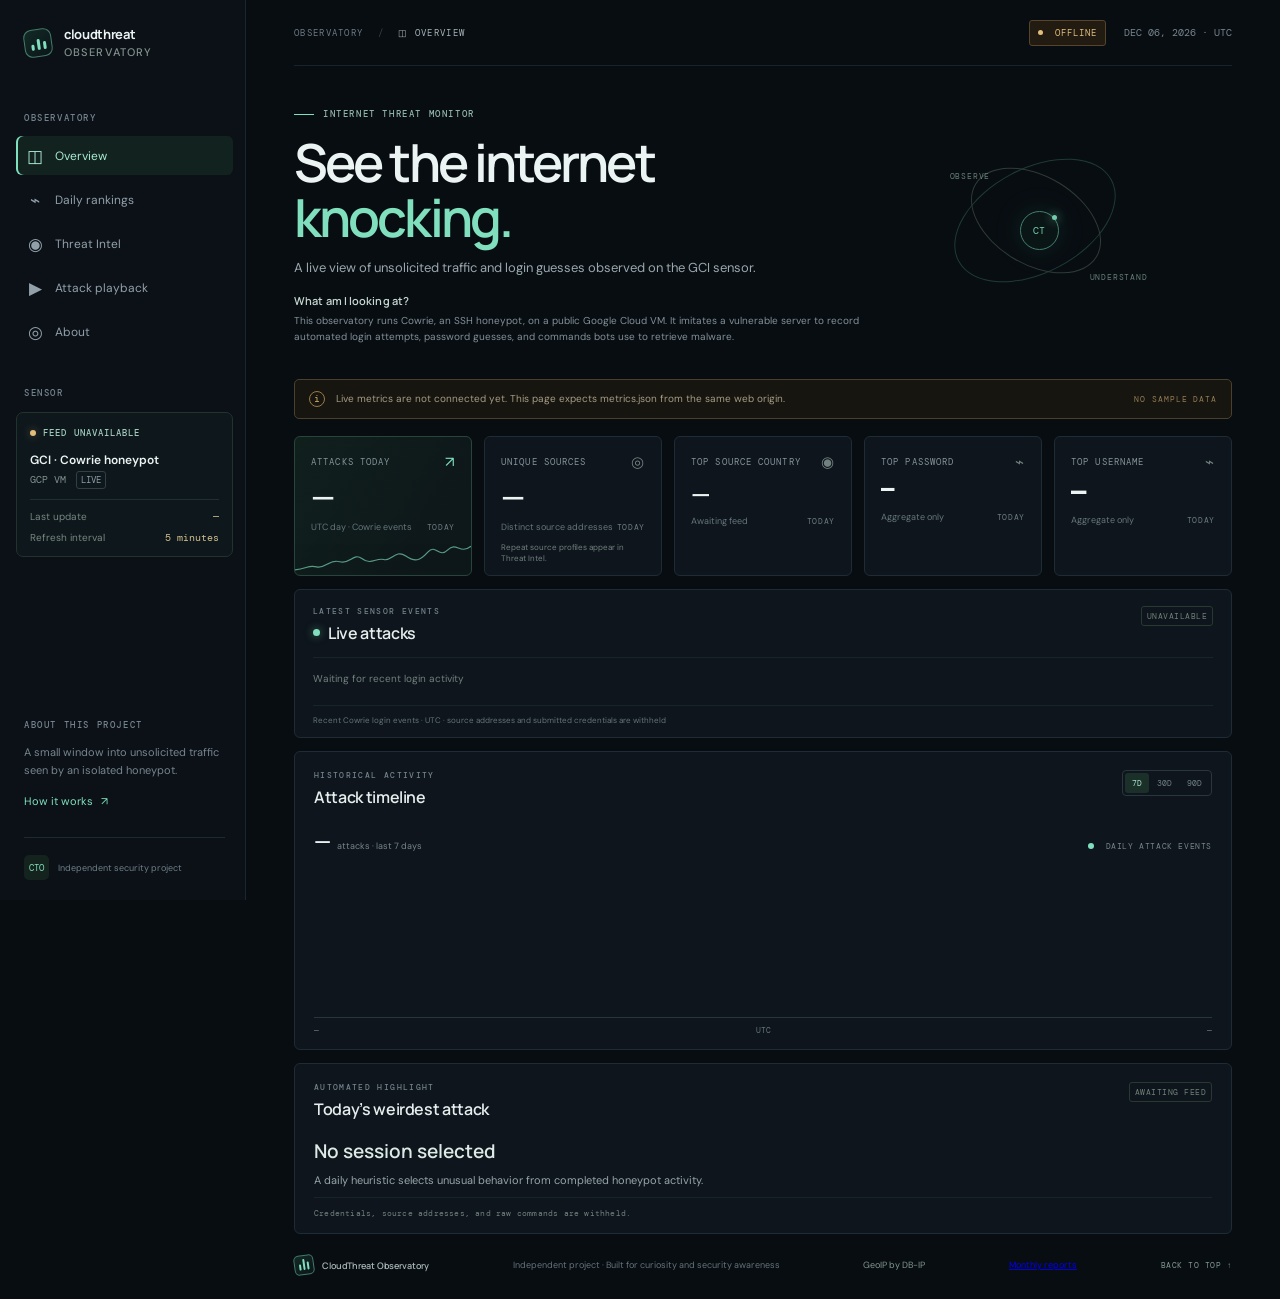
==== commit f98c807d: "Add public repeat attacker profiles page" ====
--- a/index.html
+++ b/index.html
@@ -9,7 +9,7 @@
     <link rel="preconnect" href="https://fonts.googleapis.com" />
     <link rel="preconnect" href="https://fonts.gstatic.com" crossorigin />
     <link href="https://fonts.googleapis.com/css2?family=DM+Mono:wght@400;500&family=DM+Sans:wght@400;500;600;700&family=Manrope:wght@400;500;600;700;800&display=swap" rel="stylesheet" />
-    <link rel="stylesheet" href="styles.css?v=9" />
+    <link rel="stylesheet" href="styles.css?v=11" />
   </head>
   <body>
     <div class="app-shell">
@@ -22,6 +22,7 @@
         <nav class="side-nav" aria-label="Main navigation">
           <a class="nav-item active" href="#overview"><span class="nav-icon">◫</span> Overview</a>
           <a class="nav-item" href="#rankings"><span class="nav-icon">⌁</span> Daily rankings</a>
+          <a class="nav-item" href="#threat-intel"><span class="nav-icon">◉</span> Threat Intel</a>
           <a class="nav-item" href="#playback"><span class="nav-icon">▶</span> Attack playback</a>
           <a class="nav-item" href="#about"><span class="nav-icon">◎</span> About</a>
         </nav>
@@ -62,7 +63,7 @@
 
         <section class="metrics-grid live-metrics" aria-label="Today's attack metrics">
           <article class="metric-card metric-highlight"><div class="metric-head"><span>ATTACKS TODAY</span><span class="metric-icon">↗</span></div><div class="metric-value" data-metric="attacks">—</div><div class="metric-foot"><span class="metric-note">UTC day · Cowrie events</span><span class="metric-period" id="metric-date">TODAY</span></div><div class="sparkline"><svg viewBox="0 0 220 42" preserveAspectRatio="none" aria-hidden="true"><path d="M0 35 C15 34 16 28 27 31 S43 20 56 24 S73 11 84 20 S102 18 111 21 S126 7 138 16 S156 23 166 11 S180 20 191 8 S206 15 220 3" /></svg></div></article>
-          <article class="metric-card"><div class="metric-head"><span>UNIQUE SOURCES</span><span class="metric-icon muted">◎</span></div><div class="metric-value" data-metric="sources">—</div><div class="metric-foot"><span class="metric-note">Distinct source addresses</span><span class="metric-period">TODAY</span></div><div class="metric-bottom"><span class="data-footnote">Addresses are counted but never displayed.</span></div></article>
+          <article class="metric-card"><div class="metric-head"><span>UNIQUE SOURCES</span><span class="metric-icon muted">◎</span></div><div class="metric-value" data-metric="sources">—</div><div class="metric-foot"><span class="metric-note">Distinct source addresses</span><span class="metric-period">TODAY</span></div><div class="metric-bottom"><span class="data-footnote">Repeat source profiles appear in Threat Intel.</span></div></article>
           <article class="metric-card"><div class="metric-head"><span>TOP SOURCE COUNTRY</span><span class="metric-icon muted">◉</span></div><div class="metric-value country-value" data-metric="country">—</div><div class="metric-foot"><span class="metric-note" data-metric="country-count">Awaiting feed</span><span class="metric-period">TODAY</span></div></article>
           <article class="metric-card"><div class="metric-head"><span>TOP PASSWORD</span><span class="metric-icon muted">⌁</span></div><div class="metric-value password-value" data-metric="password">—</div><div class="metric-foot"><span class="metric-note" data-metric="password-count">Aggregate only</span><span class="metric-period">TODAY</span></div></article>
           <article class="metric-card"><div class="metric-head"><span>TOP USERNAME</span><span class="metric-icon muted">⌁</span></div><div class="metric-value username-value" data-metric="username">—</div><div class="metric-foot"><span class="metric-note" data-metric="username-count">Aggregate only</span><span class="metric-period">TODAY</span></div></article>
@@ -99,11 +100,18 @@
 
         <article class="panel command-tools-panel" id="malware-tools"><div class="panel-header"><div><div class="panel-kicker">COMMAND ACTIVITY</div><h2>Download tooling observed</h2></div><span class="range-label">UTC TODAY</span></div><p class="command-tools-copy">Cowrie command entries that invoke wget, curl, or busybox. Full commands remain in the private event store.</p><ol class="ranking-list tool-list" id="tools-list"><li class="empty-row">Waiting for live metrics</li></ol></article>
 
-        <section class="about-section" id="about"><div class="about-heading"><div class="panel-kicker">THE PROJECT</div><h2>Turning background noise<br />into <em>understanding.</em></h2></div><div class="about-copy"><p>Internet-facing services receive automated scans and login attempts. Cowrie records activity in an isolated honeypot; a local worker enriches and aggregates the events before this page receives summary metrics.</p><p>This public view contains aggregate rankings and redacted session playback. It does not show source IP addresses, raw credentials, full commands, or download URLs. Password rankings are aggregates of values submitted to the honeypot.</p></div><div class="architecture"><div class="arch-step"><span class="arch-number">01</span><span class="arch-symbol">⌁</span><strong>Collect</strong><small>Cowrie honeypot</small></div><span class="arch-arrow">→</span><div class="arch-step"><span class="arch-number">02</span><span class="arch-symbol">▤</span><strong>Enrich</strong><small>Local GeoIP data</small></div><span class="arch-arrow">→</span><div class="arch-step"><span class="arch-number">03</span><span class="arch-symbol">◷</span><strong>Analyze</strong><small>Private SQLite store</small></div><span class="arch-arrow">→</span><div class="arch-step"><span class="arch-number">04</span><span class="arch-symbol">◫</span><strong>Observe</strong><small>Public aggregates</small></div></div></section>
+        <section class="threat-intel-view" id="threat-intel" aria-label="Repeat attacker profiles">
+          <div class="threat-intel-heading"><div class="panel-kicker">OBSERVED SOURCE PROFILES</div><h1>Top repeat offenders</h1><p>Sources seen repeatedly by this Cowrie sensor, ranked by failed and successful login attempts. IP and network ownership data are observational signals and do not identify a person or prove who operated a host.</p></div>
+          <div class="threat-intel-meta"><span id="threat-intel-updated">CONNECTING</span><span>REFRESHES EVERY 5 MINUTES</span></div>
+          <ol class="threat-intel-list" id="threat-intel-list" aria-live="polite"><li class="empty-row">Loading repeat offender profiles</li></ol>
+          <p class="threat-intel-foot">IP addresses are shown as observed by the honeypot. ASN and cloud-provider labels use best-effort enrichment; network ownership can change.</p>
+        </section>
+
+        <section class="about-section" id="about"><div class="about-heading"><div class="panel-kicker">THE PROJECT</div><h2>Turning background noise<br />into <em>understanding.</em></h2></div><div class="about-copy"><p>Internet-facing services receive automated scans and login attempts. Cowrie records activity in an isolated honeypot; a local worker enriches and aggregates the events before this page receives summary metrics.</p><p>The Threat Intel page lists up to 20 globally routable source addresses seen in repeated login attempts, with country and ASN/hosting enrichment. An IP identifies a network endpoint, not a person, and network attribution may be inaccurate. Credentials, full commands, and download URLs remain private; password rankings are aggregates of values submitted to the honeypot.</p></div><div class="architecture"><div class="arch-step"><span class="arch-number">01</span><span class="arch-symbol">⌁</span><strong>Collect</strong><small>Cowrie honeypot</small></div><span class="arch-arrow">→</span><div class="arch-step"><span class="arch-number">02</span><span class="arch-symbol">▤</span><strong>Enrich</strong><small>Local GeoIP data</small></div><span class="arch-arrow">→</span><div class="arch-step"><span class="arch-number">03</span><span class="arch-symbol">◷</span><strong>Analyze</strong><small>Private SQLite store</small></div><span class="arch-arrow">→</span><div class="arch-step"><span class="arch-number">04</span><span class="arch-symbol">◫</span><strong>Observe</strong><small>Aggregates & profiles</small></div></div></section>
 
         <footer class="page-footer"><a class="footer-brand" href="#top"><span class="brand-mark small"><span></span><span></span><span></span></span> CloudThreat Observatory</a><span>Independent project · Built for curiosity and security awareness</span><a href="https://db-ip.com" rel="noopener noreferrer" target="_blank">GeoIP by DB-IP</a><a href="/reports/">Monthly reports</a><a href="#top" class="back-top">BACK TO TOP ↑</a></footer>
       </main>
     </div>
-    <script src="app.js?v=9"></script>
+    <script src="app.js?v=11"></script>
   </body>
 </html>
--- a/styles.css
+++ b/styles.css
@@ -6,5 +6,6 @@
 .live-metrics{grid-template-columns:repeat(5,minmax(0,1fr))}.username-value{font-size:24px;white-space:nowrap;overflow:hidden;text-overflow:ellipsis;font-family:var(--mono);letter-spacing:-.8px}@media(max-width:1100px){.live-metrics{grid-template-columns:repeat(3,minmax(0,1fr))}}@media(max-width:560px){.live-metrics{grid-template-columns:repeat(2,minmax(0,1fr))}.username-value{font-size:21px}}
 .rankings-grid{grid-template-columns:repeat(4,minmax(0,1fr))}@media(max-width:1000px){.rankings-grid{grid-template-columns:repeat(2,minmax(0,1fr))}.rankings-grid .ranking-panel:last-child{grid-column:auto}}@media(max-width:560px){.rankings-grid{grid-template-columns:1fr}}
 .intro-explainer{max-width:570px;margin-top:14px}.intro-explainer h2{font:600 11px var(--display);letter-spacing:.1px;color:#c6d8d0;margin:0 0 5px}.intro-explainer p{font-size:10px;line-height:1.6;color:#829198;margin:0}
+.threat-intel-view{padding:38px 0 18px;scroll-margin-top:20px}.threat-intel-heading h1{font:600 30px/1.2 var(--display);letter-spacing:-1px;color:#e6eded;margin:8px 0 9px}.threat-intel-heading p{max-width:760px;font-size:11px;line-height:1.65;color:#89999f;margin:0}.threat-intel-meta{display:flex;justify-content:space-between;gap:12px;margin:20px 0 8px;padding:9px 11px;border:1px solid var(--line);border-radius:4px;background:#0d151a;color:#82938e;font:8px var(--mono);letter-spacing:.7px}.threat-intel-list{display:grid;grid-template-columns:repeat(2,minmax(0,1fr));gap:10px;list-style:none;padding:0;margin:0}.threat-profile{min-width:0;padding:14px 15px;border:1px solid var(--line);border-radius:5px;background:var(--panel)}.threat-profile-header{display:flex;align-items:center;gap:10px;padding-bottom:11px;border-bottom:1px solid var(--line-soft)}.threat-rank{font:9px var(--mono);color:#688379}.threat-address{font:500 14px var(--mono);color:#b8e7d0;overflow-wrap:anywhere}.threat-profile-details{display:grid;grid-template-columns:repeat(2,minmax(0,1fr));gap:12px 18px;margin:12px 0 0}.threat-detail dt{font:8px var(--mono);letter-spacing:.65px;color:#71817f;text-transform:uppercase}.threat-detail dd{font-size:10px;color:#c5d0ce;margin:4px 0 0;overflow-wrap:anywhere}.threat-intel-foot{margin:12px 0 0;color:#6d7c81;font-size:9px;line-height:1.5}@media(max-width:700px){.threat-intel-list{grid-template-columns:1fr}.threat-intel-view{padding-top:28px}.threat-intel-heading h1{font-size:25px}}
 .timeline-panel{padding:18px 19px 14px;margin-top:13px}.timeline-summary{display:flex;align-items:baseline;gap:7px;margin-top:18px}.timeline-summary strong{font:600 22px var(--display);letter-spacing:-.6px}.timeline-summary>span{font-size:9px;color:#77858a}.timeline-summary .chart-legend{margin-left:auto;font:8px var(--mono);letter-spacing:.6px}.timeline-chart{height:150px;display:flex;align-items:flex-end;gap:2px;margin-top:12px;padding:0 1px;border-bottom:1px solid #28353d}.timeline-bar{display:block;flex:1 1 0;min-width:1px;height:2px;background:linear-gradient(180deg,#80e0bd,#397c65);border-radius:2px 2px 0 0;opacity:.86}.timeline-bar:hover{background:#c5f5df;opacity:1}.timeline-axis{display:flex;justify-content:space-between;margin-top:7px;color:#64757c;font:8px var(--mono)}.command-tools-panel{padding:17px 19px 13px;margin-top:12px}.command-tools-copy{margin:12px 0 0;color:#829198;font-size:10px;line-height:1.5}.tool-list{margin-top:12px}.tool-row{display:grid;grid-template-columns:22px 1fr minmax(40px,90px) 55px;gap:7px;align-items:center;min-height:30px;border-top:1px solid var(--line-soft)}.tool-row .rank-label{font-family:var(--mono);text-transform:uppercase}.tool-row strong{font:8px var(--mono);color:#9dadad;text-align:right}.timeline-panel .range-btn.active{background:#1b3029;color:#a8e5cc}@media(max-width:560px){.timeline-panel,.command-tools-panel{padding:15px 13px 11px}.timeline-chart{height:125px;gap:1px}.timeline-summary .chart-legend{font-size:0}}
 .weirdest-panel,.playback-panel{padding:18px 19px 15px;margin-top:13px}.weirdest-title{display:block;margin-top:18px;font:600 19px var(--display);color:#dce9e4}.weirdest-copy{margin:8px 0;color:#96a5aa;font-size:11px;line-height:1.6}.weirdest-foot{border-top:1px solid var(--line-soft);padding-top:10px;color:#71817f;font:8px var(--mono);letter-spacing:.2px}.playback-toolbar{display:flex;align-items:center;gap:10px;margin-top:14px;padding:9px 0;border-top:1px solid var(--line-soft);border-bottom:1px solid var(--line-soft)}.play-control{border:1px solid #345043;border-radius:4px;background:#162820;color:#b1ecd1;font:9px var(--mono);padding:7px 10px;cursor:pointer}.play-control:disabled{opacity:.45;cursor:not-allowed}.playback-clock{margin-left:auto;color:#9db9ac;font:10px var(--mono)}.playback-steps{list-style:none;margin:0;padding:0}.playback-step{display:grid;grid-template-columns:54px 1fr;gap:12px;align-items:center;min-height:39px;border-bottom:1px solid var(--line-soft);padding:4px 9px;cursor:pointer}.playback-step.current-step{background:#14241e;box-shadow:inset 2px 0 var(--mint)}.playback-offset{font:9px var(--mono);color:#71827c}.playback-label{font-size:10px;color:#bdc9c8}.step-download .playback-label{color:#a9e4ca}.step-login .playback-label{color:#dbc28f}.step-disconnect .playback-label{color:#829295}.playback-steps .empty-row{cursor:default}@media(max-width:560px){.weirdest-panel,.playback-panel{padding:15px 13px 11px}.playback-toolbar{gap:5px}.playback-step{grid-template-columns:44px 1fr;gap:8px}}
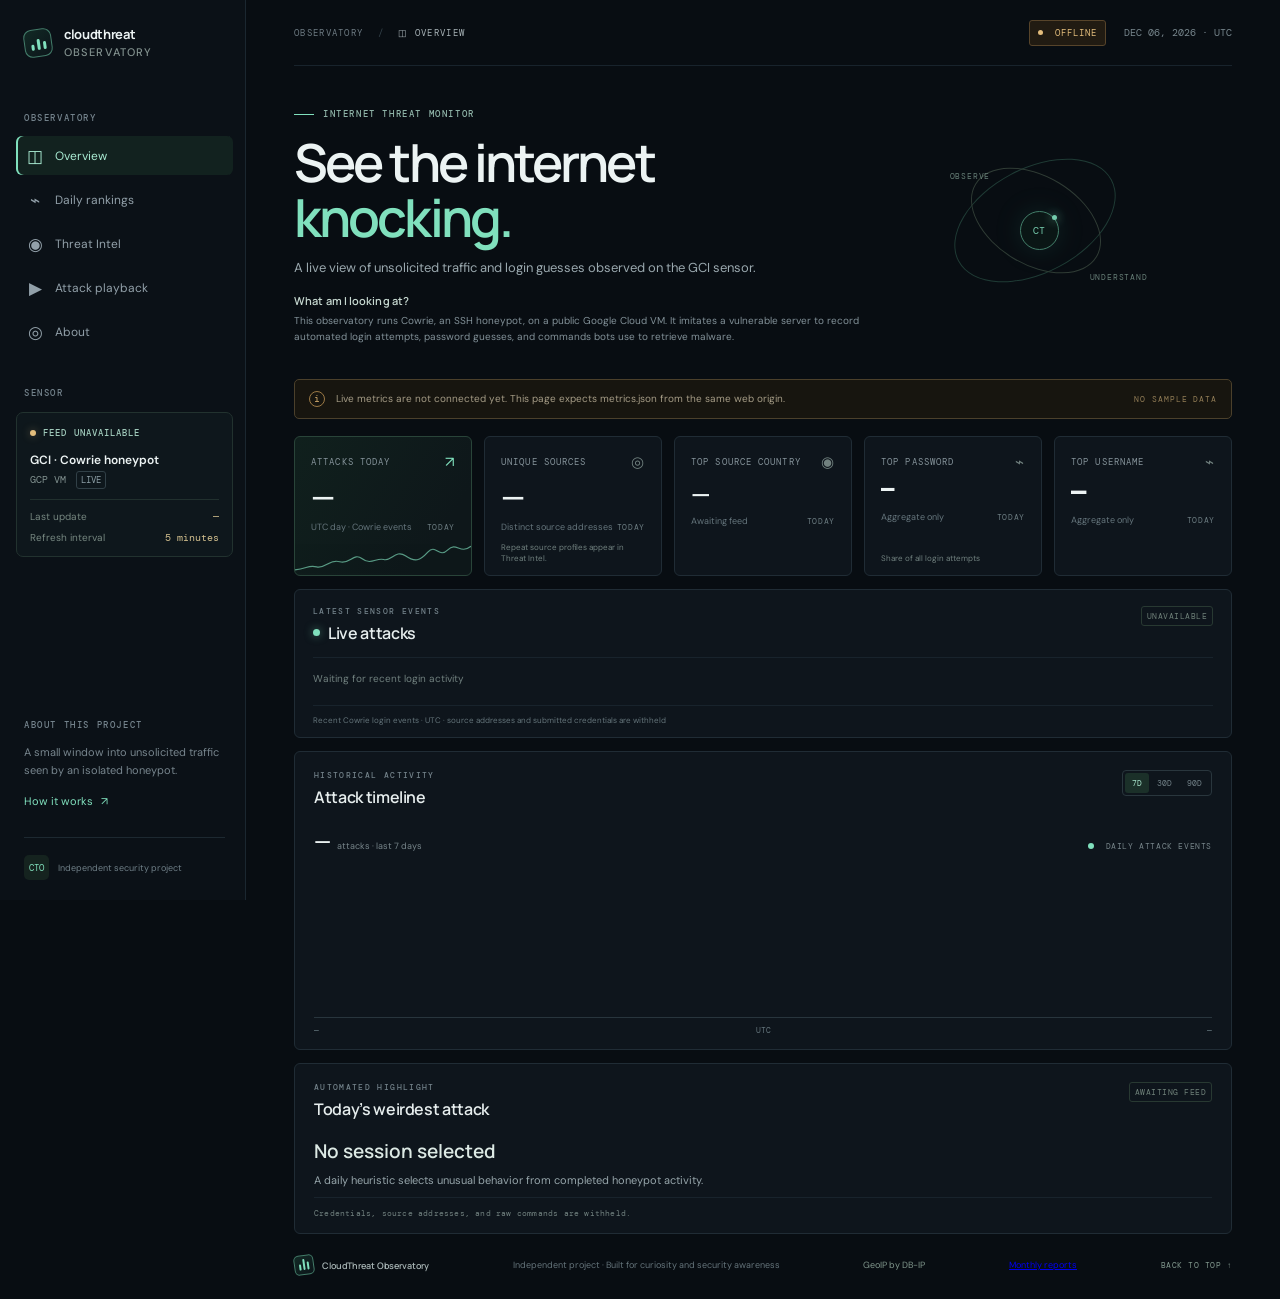
==== commit d08e1e96: "Show top password share of login attempts" ====
--- a/index.html
+++ b/index.html
@@ -9,7 +9,7 @@
     <link rel="preconnect" href="https://fonts.googleapis.com" />
     <link rel="preconnect" href="https://fonts.gstatic.com" crossorigin />
     <link href="https://fonts.googleapis.com/css2?family=DM+Mono:wght@400;500&family=DM+Sans:wght@400;500;600;700&family=Manrope:wght@400;500;600;700;800&display=swap" rel="stylesheet" />
-    <link rel="stylesheet" href="styles.css?v=11" />
+    <link rel="stylesheet" href="styles.css?v=12" />
   </head>
   <body>
     <div class="app-shell">
@@ -65,7 +65,7 @@
           <article class="metric-card metric-highlight"><div class="metric-head"><span>ATTACKS TODAY</span><span class="metric-icon">↗</span></div><div class="metric-value" data-metric="attacks">—</div><div class="metric-foot"><span class="metric-note">UTC day · Cowrie events</span><span class="metric-period" id="metric-date">TODAY</span></div><div class="sparkline"><svg viewBox="0 0 220 42" preserveAspectRatio="none" aria-hidden="true"><path d="M0 35 C15 34 16 28 27 31 S43 20 56 24 S73 11 84 20 S102 18 111 21 S126 7 138 16 S156 23 166 11 S180 20 191 8 S206 15 220 3" /></svg></div></article>
           <article class="metric-card"><div class="metric-head"><span>UNIQUE SOURCES</span><span class="metric-icon muted">◎</span></div><div class="metric-value" data-metric="sources">—</div><div class="metric-foot"><span class="metric-note">Distinct source addresses</span><span class="metric-period">TODAY</span></div><div class="metric-bottom"><span class="data-footnote">Repeat source profiles appear in Threat Intel.</span></div></article>
           <article class="metric-card"><div class="metric-head"><span>TOP SOURCE COUNTRY</span><span class="metric-icon muted">◉</span></div><div class="metric-value country-value" data-metric="country">—</div><div class="metric-foot"><span class="metric-note" data-metric="country-count">Awaiting feed</span><span class="metric-period">TODAY</span></div></article>
-          <article class="metric-card"><div class="metric-head"><span>TOP PASSWORD</span><span class="metric-icon muted">⌁</span></div><div class="metric-value password-value" data-metric="password">—</div><div class="metric-foot"><span class="metric-note" data-metric="password-count">Aggregate only</span><span class="metric-period">TODAY</span></div></article>
+          <article class="metric-card"><div class="metric-head"><span>TOP PASSWORD</span><span class="metric-icon muted">⌁</span></div><div class="metric-value password-value" data-metric="password">—</div><div class="metric-foot"><span class="metric-note" data-metric="password-count">Aggregate only</span><span class="metric-period">TODAY</span></div><div class="metric-bottom password-share"><span class="data-footnote" data-metric="password-share">Share of all login attempts</span></div></article>
           <article class="metric-card"><div class="metric-head"><span>TOP USERNAME</span><span class="metric-icon muted">⌁</span></div><div class="metric-value username-value" data-metric="username">—</div><div class="metric-foot"><span class="metric-note" data-metric="username-count">Aggregate only</span><span class="metric-period">TODAY</span></div></article>
         </section>
 
@@ -112,6 +112,6 @@
         <footer class="page-footer"><a class="footer-brand" href="#top"><span class="brand-mark small"><span></span><span></span><span></span></span> CloudThreat Observatory</a><span>Independent project · Built for curiosity and security awareness</span><a href="https://db-ip.com" rel="noopener noreferrer" target="_blank">GeoIP by DB-IP</a><a href="/reports/">Monthly reports</a><a href="#top" class="back-top">BACK TO TOP ↑</a></footer>
       </main>
     </div>
-    <script src="app.js?v=11"></script>
+    <script src="app.js?v=12"></script>
   </body>
 </html>
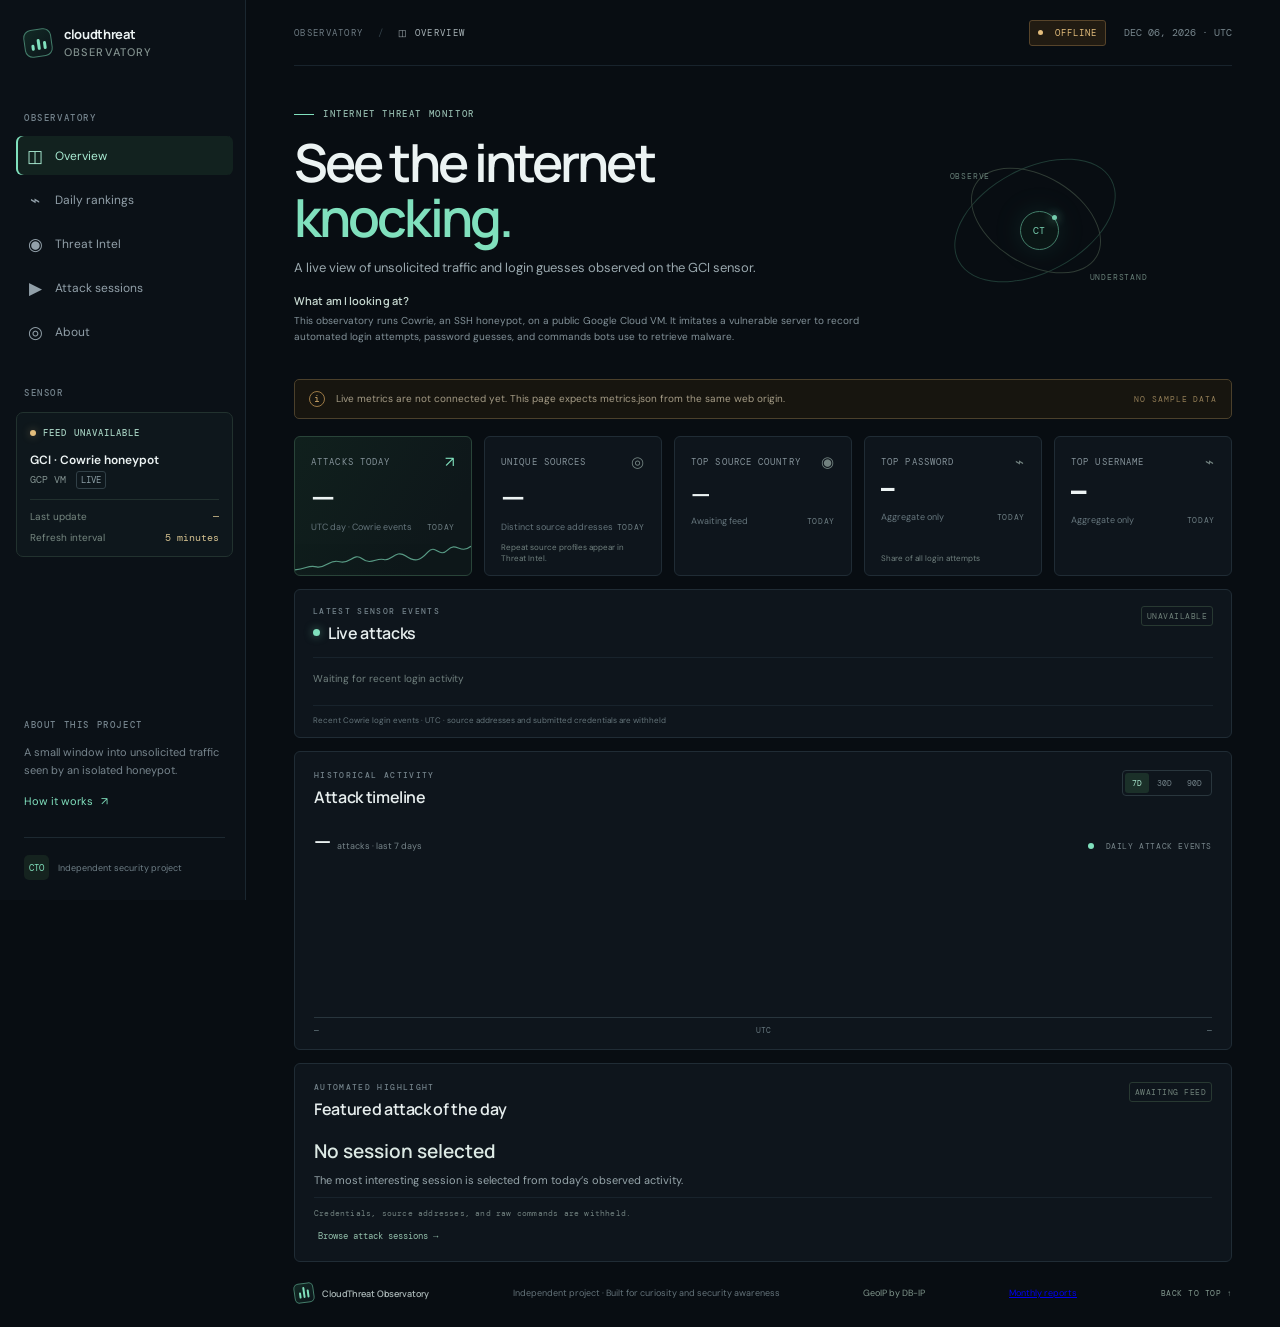
==== commit b534fc15: "Add interactive attack session archive" ====
--- a/index.html
+++ b/index.html
@@ -9,7 +9,7 @@
     <link rel="preconnect" href="https://fonts.googleapis.com" />
     <link rel="preconnect" href="https://fonts.gstatic.com" crossorigin />
     <link href="https://fonts.googleapis.com/css2?family=DM+Mono:wght@400;500&family=DM+Sans:wght@400;500;600;700&family=Manrope:wght@400;500;600;700;800&display=swap" rel="stylesheet" />
-    <link rel="stylesheet" href="styles.css?v=12" />
+    <link rel="stylesheet" href="styles.css?v=14" />
   </head>
   <body>
     <div class="app-shell">
@@ -23,7 +23,7 @@
           <a class="nav-item active" href="#overview"><span class="nav-icon">◫</span> Overview</a>
           <a class="nav-item" href="#rankings"><span class="nav-icon">⌁</span> Daily rankings</a>
           <a class="nav-item" href="#threat-intel"><span class="nav-icon">◉</span> Threat Intel</a>
-          <a class="nav-item" href="#playback"><span class="nav-icon">▶</span> Attack playback</a>
+          <a class="nav-item" href="#playback"><span class="nav-icon">▶</span> Attack sessions</a>
           <a class="nav-item" href="#about"><span class="nav-icon">◎</span> About</a>
         </nav>
         <div class="side-label side-label-gap">SENSOR</div>
@@ -59,7 +59,7 @@
           <div class="intro-aside"><div class="orbit orbit-one"></div><div class="orbit orbit-two"></div><div class="orbit-core"><span>CT</span></div><span class="orbit-tag tag-one">OBSERVE</span><span class="orbit-tag tag-two">UNDERSTAND</span></div>
         </section>
 
-        <div class="notice" id="feed-notice" role="status"><span class="notice-icon">i</span><p><strong>Waiting for live metrics.</strong> This page reads an aggregate-only <code>metrics.json</code> feed from the same web origin and checks it every five minutes.</p><span class="notice-code">NO SAMPLE DATA</span></div>
+        <div class="notice" id="feed-notice" role="status"><span class="notice-icon">i</span><p><strong>Waiting for live metrics.</strong> The same-origin metrics feed includes daily aggregates and redacted session summaries, refreshed every five minutes.</p><span class="notice-code">NO SAMPLE DATA</span></div>
 
         <section class="metrics-grid live-metrics" aria-label="Today's attack metrics">
           <article class="metric-card metric-highlight"><div class="metric-head"><span>ATTACKS TODAY</span><span class="metric-icon">↗</span></div><div class="metric-value" data-metric="attacks">—</div><div class="metric-foot"><span class="metric-note">UTC day · Cowrie events</span><span class="metric-period" id="metric-date">TODAY</span></div><div class="sparkline"><svg viewBox="0 0 220 42" preserveAspectRatio="none" aria-hidden="true"><path d="M0 35 C15 34 16 28 27 31 S43 20 56 24 S73 11 84 20 S102 18 111 21 S126 7 138 16 S156 23 166 11 S180 20 191 8 S206 15 220 3" /></svg></div></article>
@@ -82,13 +82,39 @@
           <div class="timeline-axis"><span id="timeline-start">—</span><span>UTC</span><span id="timeline-end">—</span></div>
         </article>
 
-        <article class="panel weirdest-panel" id="weirdest"><div class="panel-header"><div><div class="panel-kicker">AUTOMATED HIGHLIGHT</div><h2>Today’s weirdest attack</h2></div><span class="range-label" id="weirdest-score">AWAITING FEED</span></div><strong class="weirdest-title" id="weirdest-title">No session selected</strong><p class="weirdest-copy" id="weirdest-copy">A daily heuristic selects unusual behavior from completed honeypot activity.</p><div class="weirdest-foot" id="weirdest-foot">Credentials, source addresses, and raw commands are withheld.</div></article>
+        <article class="panel weirdest-panel" id="weirdest"><div class="panel-header"><div><div class="panel-kicker">AUTOMATED HIGHLIGHT</div><h2>Featured attack of the day</h2></div><span class="range-label" id="weirdest-score">AWAITING FEED</span></div><strong class="weirdest-title" id="weirdest-title">No session selected</strong><p class="weirdest-copy" id="weirdest-copy">The most interesting session is selected from today’s observed activity.</p><div class="weirdest-foot" id="weirdest-foot">Credentials, source addresses, and raw commands are withheld.</div><a class="text-button weirdest-browse" href="#playback">Browse attack sessions →</a></article>
 
-        <section class="panel playback-panel" id="playback" aria-label="Redacted attack playback">
-          <div class="panel-header"><div><div class="panel-kicker">SESSION RECONSTRUCTION</div><h2>Attack playback</h2></div><span class="range-label" id="playback-meta">WAITING FOR SESSION</span></div>
-          <p class="command-tools-copy">A redacted sequence reconstructed from Cowrie events. Credentials, source addresses, and full shell commands are withheld.</p>
-          <div class="playback-toolbar"><button class="text-button" id="playback-prev" type="button">← Previous</button><button class="play-control" id="playback-toggle" type="button" disabled>▶ Play session</button><button class="text-button" id="playback-next" type="button">Next →</button><span class="playback-clock" id="playback-clock">00:00</span></div>
-          <ol class="playback-steps" id="playback-steps"><li class="empty-row">Waiting for an eligible session</li></ol>
+        <section class="sessions-page" id="playback" aria-label="Attack session archive">
+          <div class="sessions-heading"><div class="panel-kicker">INTERACTIVE ATTACK ARCHIVE</div><h1>Attack sessions</h1><p>Explore a selection of today’s most interesting Cowrie sessions. Select a story to inspect its summary and redacted event timeline. Scores and categories are exploration heuristics, not confirmed threat-actor or malware-family attributions.</p></div>
+          <div class="session-stats" aria-label="Today's session statistics">
+            <article class="session-stat-card"><span>SESSIONS TODAY</span><strong id="sessions-today">—</strong></article>
+            <article class="session-stat-card"><span>SUCCESSFUL LOGINS</span><strong id="successful-logins">—</strong></article>
+            <article class="session-stat-card"><span>DOWNLOADS OBSERVED</span><strong id="malware-downloads">—</strong></article>
+            <article class="session-stat-card"><span>UNIQUE ATTACKERS</span><strong id="unique-attackers">—</strong></article>
+          </div>
+          <div class="session-category-legend" aria-label="Session categories"><span class="category-pill category-successful_login">Successful login</span><span class="category-pill category-password_guessing">Password guessing</span><span class="category-pill category-privilege_escalation">Privilege escalation</span><span class="category-pill category-malware_download">File download</span><span class="category-pill category-download_attempt">Download attempt</span><span class="category-pill category-reconnaissance">Reconnaissance</span></div>
+          <div class="attack-browser">
+            <aside class="session-list-pane panel">
+              <div class="panel-header"><div><div class="panel-kicker">TOP 10 MOST INTERESTING</div><h2>Browse sessions</h2></div><span class="range-label" id="archive-count">WAITING</span></div>
+              <ol class="session-list" id="session-list"><li class="empty-row">Waiting for today's session archive</li></ol>
+            </aside>
+            <article class="session-detail-pane panel" aria-label="Selected attack session">
+              <div class="featured-session-heading"><div><div class="panel-kicker" id="selected-feature-label">FEATURED ATTACK OF THE DAY</div><h2 id="selected-title">Waiting for a session</h2></div><span class="category-badge" id="selected-category">—</span></div>
+              <div class="selected-session-time" id="selected-time">UTC TODAY</div>
+              <p class="selected-session-summary" id="selected-summary">Redacted session summary will appear here.</p>
+              <div class="session-summary-grid" aria-label="Session summary">
+                <div><span>DURATION</span><strong id="summary-duration">—</strong></div>
+                <div><span>COMMANDS</span><strong id="summary-commands">—</strong></div>
+                <div><span>LOGIN</span><strong id="summary-login">—</strong></div>
+                <div><span>DOWNLOADS</span><strong id="summary-downloads">—</strong></div>
+                <div><span>RISK SCORE</span><strong id="summary-score">—</strong></div>
+              </div>
+              <div class="panel-header timeline-header"><div><div class="panel-kicker">SESSION RECONSTRUCTION</div><h3>Attack timeline</h3></div><span class="range-label" id="playback-meta">WAITING</span></div>
+              <p class="command-tools-copy">Credentials, source addresses, URLs, and full shell commands are withheld.</p>
+              <div class="playback-toolbar"><button class="play-control" id="playback-toggle" type="button" disabled>▶ Play session</button><span class="playback-clock" id="playback-clock">00:00</span></div>
+              <ol class="playback-steps" id="playback-steps"><li class="empty-row">Waiting for an eligible session</li></ol>
+            </article>
+          </div>
         </section>
 
         <section class="rankings-grid" id="rankings" aria-label="Daily attack rankings">
@@ -112,6 +138,6 @@
         <footer class="page-footer"><a class="footer-brand" href="#top"><span class="brand-mark small"><span></span><span></span><span></span></span> CloudThreat Observatory</a><span>Independent project · Built for curiosity and security awareness</span><a href="https://db-ip.com" rel="noopener noreferrer" target="_blank">GeoIP by DB-IP</a><a href="/reports/">Monthly reports</a><a href="#top" class="back-top">BACK TO TOP ↑</a></footer>
       </main>
     </div>
-    <script src="app.js?v=12"></script>
+    <script src="app.js?v=14"></script>
   </body>
 </html>
--- a/styles.css
+++ b/styles.css
@@ -6,6 +6,8 @@
 .live-metrics{grid-template-columns:repeat(5,minmax(0,1fr))}.username-value{font-size:24px;white-space:nowrap;overflow:hidden;text-overflow:ellipsis;font-family:var(--mono);letter-spacing:-.8px}@media(max-width:1100px){.live-metrics{grid-template-columns:repeat(3,minmax(0,1fr))}}@media(max-width:560px){.live-metrics{grid-template-columns:repeat(2,minmax(0,1fr))}.username-value{font-size:21px}}
 .rankings-grid{grid-template-columns:repeat(4,minmax(0,1fr))}@media(max-width:1000px){.rankings-grid{grid-template-columns:repeat(2,minmax(0,1fr))}.rankings-grid .ranking-panel:last-child{grid-column:auto}}@media(max-width:560px){.rankings-grid{grid-template-columns:1fr}}
 .intro-explainer{max-width:570px;margin-top:14px}.intro-explainer h2{font:600 11px var(--display);letter-spacing:.1px;color:#c6d8d0;margin:0 0 5px}.intro-explainer p{font-size:10px;line-height:1.6;color:#829198;margin:0}
+.sessions-page{padding:28px 0 20px}.sessions-heading h1{font:600 30px/1.15 var(--display);letter-spacing:-1px;color:#e6eded;margin:8px 0}.sessions-heading p{max-width:700px;color:#87979d;font-size:11px;line-height:1.6;margin:0}.session-stats{display:grid;grid-template-columns:repeat(4,minmax(0,1fr));gap:10px;margin:18px 0 13px}.session-stat-card{min-height:72px;padding:13px 15px;border:1px solid var(--line);border-radius:5px;background:var(--panel);display:flex;flex-direction:column;justify-content:space-between}.session-stat-card span{font:8px var(--mono);letter-spacing:.75px;color:#71817f}.session-stat-card strong{font:600 22px var(--display);color:#dce9e4}.attack-browser{display:grid;grid-template-columns:minmax(280px,.82fr) minmax(0,1.18fr);align-items:start;gap:12px}.session-list-pane,.session-detail-pane{padding:16px 17px}.session-list-pane h2,.session-detail-pane h2{font:600 15px var(--display);color:#e0e9e6;margin:5px 0 0}.session-list{list-style:none;padding:0;margin:12px 0 0;max-height:680px;overflow:auto}.session-list-item{border-top:1px solid var(--line-soft)}.session-list-button{display:block;width:100%;border:0;background:transparent;color:inherit;text-align:left;padding:11px 8px;cursor:pointer}.session-list-button:hover{background:#111c21}.session-list-button.selected{background:#14241e;box-shadow:inset 2px 0 var(--mint)}.session-list-top{display:flex;align-items:center;gap:8px}.session-rank{font:8px var(--mono);color:#637973}.category-pill,.category-badge{display:inline-flex;align-items:center;width:max-content;border:1px solid #31443b;border-radius:3px;padding:3px 6px;font:8px var(--mono);color:#a8e5cc;background:#15251f}.session-list-time{margin-left:auto;color:#73817f;font:8px var(--mono)}.category-successful_login{color:#a7e5c6;border-color:#365c48;background:#14271d}.category-password_guessing{color:#e8c56f;border-color:#63522d;background:#282113}.category-privilege_escalation{color:#f0a466;border-color:#68442a;background:#2c1c12}.category-malware_download{color:#ff8d8d;border-color:#683536;background:#2c1719}.category-download_attempt{color:#efad67;border-color:#62472c;background:#291f14}.category-reconnaissance{color:#9ec7ef;border-color:#38516c;background:#172332}.session-list-title{display:block;margin:7px 0 4px;color:#d4dfdc;font-size:10px;font-weight:600}.session-list-facts{display:block;color:#718087;font:8px var(--mono);line-height:1.5}.featured-session-heading{display:flex;justify-content:space-between;align-items:flex-start;gap:12px}.featured-session-heading h2{font-size:17px;line-height:1.35}.category-badge{flex:0 0 auto}.selected-session-time{margin-top:6px;color:#778881;font:8px var(--mono)}.selected-session-summary{margin:13px 0;color:#a3b1b1;font-size:10px;line-height:1.5}.session-summary-grid{display:grid;grid-template-columns:repeat(5,minmax(0,1fr));gap:6px;margin:14px 0 18px}.session-summary-grid>div{min-width:0;padding:9px 8px;border:1px solid var(--line-soft);border-radius:4px;background:#0c1318}.session-summary-grid span{display:block;color:#6f807d;font:7px var(--mono);letter-spacing:.55px}.session-summary-grid strong{display:block;margin-top:5px;color:#cbd8d3;font:500 10px var(--mono);overflow-wrap:anywhere}.timeline-header{border-top:1px solid var(--line-soft);padding-top:14px}.timeline-header h3{font:600 12px var(--display);color:#d9e4df;margin:5px 0 0}.session-detail-pane .command-tools-copy{font-size:9px;margin-top:8px}.session-detail-pane .playback-toolbar{margin-top:9px}.playback-step{display:block;min-height:0;padding:0 8px 8px;cursor:pointer}.playback-step-main{display:grid;grid-template-columns:50px minmax(0,1fr);gap:10px;align-items:center;min-height:37px}.playback-step.current-step{background:#14241e;box-shadow:inset 2px 0 var(--mint)}.step-login-success .playback-label{color:#9be1b9}.step-login-failed .playback-label{color:#dfc16c}.step-privilege .playback-label{color:#f0a466}.step-download .playback-label{color:#ff9292}.step-command-batch .playback-label,.step-login-batch .playback-label{color:#c7d3d0}.step-expand{margin:0 0 4px 60px;padding:3px 6px;border:1px solid #2c4137;border-radius:3px;background:#122018;color:#98d9b9;font:8px var(--mono);cursor:pointer}.playback-substeps{list-style:none;margin:0 0 3px 60px;padding:0 0 0 9px;border-left:1px solid #2a4036}.playback-substeps li{display:grid;grid-template-columns:45px 1fr;gap:8px;padding:4px 0;color:#80908e;font-size:8px}.playback-substeps time{font:8px var(--mono);color:#667770}.weirdest-browse{display:inline-block;margin:8px 0 0;text-decoration:none}.weirdest-panel h2{font:600 16px var(--display);margin:6px 0 0;color:#e6eded}@media(max-width:900px){.attack-browser{grid-template-columns:1fr}.session-list{max-height:420px}}@media(max-width:700px){.session-stats{grid-template-columns:repeat(2,minmax(0,1fr))}.session-summary-grid{grid-template-columns:repeat(3,minmax(0,1fr))}.sessions-heading h1{font-size:25px}}@media(max-width:560px){.sessions-page{padding-top:22px}.session-list-pane,.session-detail-pane{padding:14px 12px}.session-summary-grid{grid-template-columns:repeat(2,minmax(0,1fr))}.session-list-top{gap:5px}.category-pill{font-size:7px;padding:3px 4px}.session-list-time{font-size:7px}}
+.session-category-legend{display:flex;flex-wrap:wrap;gap:6px;margin:12px 0}.session-category-legend .category-pill{font-size:7px;letter-spacing:.2px}
 .threat-intel-view{padding:38px 0 18px;scroll-margin-top:20px}.threat-intel-heading h1{font:600 30px/1.2 var(--display);letter-spacing:-1px;color:#e6eded;margin:8px 0 9px}.threat-intel-heading p{max-width:760px;font-size:11px;line-height:1.65;color:#89999f;margin:0}.threat-intel-meta{display:flex;justify-content:space-between;gap:12px;margin:20px 0 8px;padding:9px 11px;border:1px solid var(--line);border-radius:4px;background:#0d151a;color:#82938e;font:8px var(--mono);letter-spacing:.7px}.threat-intel-list{display:grid;grid-template-columns:repeat(2,minmax(0,1fr));gap:10px;list-style:none;padding:0;margin:0}.threat-profile{min-width:0;padding:14px 15px;border:1px solid var(--line);border-radius:5px;background:var(--panel)}.threat-profile-header{display:flex;align-items:center;gap:10px;padding-bottom:11px;border-bottom:1px solid var(--line-soft)}.threat-rank{font:9px var(--mono);color:#688379}.threat-address{font:500 14px var(--mono);color:#b8e7d0;overflow-wrap:anywhere}.threat-profile-details{display:grid;grid-template-columns:repeat(2,minmax(0,1fr));gap:12px 18px;margin:12px 0 0}.threat-detail dt{font:8px var(--mono);letter-spacing:.65px;color:#71817f;text-transform:uppercase}.threat-detail dd{font-size:10px;color:#c5d0ce;margin:4px 0 0;overflow-wrap:anywhere}.threat-intel-foot{margin:12px 0 0;color:#6d7c81;font-size:9px;line-height:1.5}@media(max-width:700px){.threat-intel-list{grid-template-columns:1fr}.threat-intel-view{padding-top:28px}.threat-intel-heading h1{font-size:25px}}
 .timeline-panel{padding:18px 19px 14px;margin-top:13px}.timeline-summary{display:flex;align-items:baseline;gap:7px;margin-top:18px}.timeline-summary strong{font:600 22px var(--display);letter-spacing:-.6px}.timeline-summary>span{font-size:9px;color:#77858a}.timeline-summary .chart-legend{margin-left:auto;font:8px var(--mono);letter-spacing:.6px}.timeline-chart{height:150px;display:flex;align-items:flex-end;gap:2px;margin-top:12px;padding:0 1px;border-bottom:1px solid #28353d}.timeline-bar{display:block;flex:1 1 0;min-width:1px;height:2px;background:linear-gradient(180deg,#80e0bd,#397c65);border-radius:2px 2px 0 0;opacity:.86}.timeline-bar:hover{background:#c5f5df;opacity:1}.timeline-axis{display:flex;justify-content:space-between;margin-top:7px;color:#64757c;font:8px var(--mono)}.command-tools-panel{padding:17px 19px 13px;margin-top:12px}.command-tools-copy{margin:12px 0 0;color:#829198;font-size:10px;line-height:1.5}.tool-list{margin-top:12px}.tool-row{display:grid;grid-template-columns:22px 1fr minmax(40px,90px) 55px;gap:7px;align-items:center;min-height:30px;border-top:1px solid var(--line-soft)}.tool-row .rank-label{font-family:var(--mono);text-transform:uppercase}.tool-row strong{font:8px var(--mono);color:#9dadad;text-align:right}.timeline-panel .range-btn.active{background:#1b3029;color:#a8e5cc}@media(max-width:560px){.timeline-panel,.command-tools-panel{padding:15px 13px 11px}.timeline-chart{height:125px;gap:1px}.timeline-summary .chart-legend{font-size:0}}
 .weirdest-panel,.playback-panel{padding:18px 19px 15px;margin-top:13px}.weirdest-title{display:block;margin-top:18px;font:600 19px var(--display);color:#dce9e4}.weirdest-copy{margin:8px 0;color:#96a5aa;font-size:11px;line-height:1.6}.weirdest-foot{border-top:1px solid var(--line-soft);padding-top:10px;color:#71817f;font:8px var(--mono);letter-spacing:.2px}.playback-toolbar{display:flex;align-items:center;gap:10px;margin-top:14px;padding:9px 0;border-top:1px solid var(--line-soft);border-bottom:1px solid var(--line-soft)}.play-control{border:1px solid #345043;border-radius:4px;background:#162820;color:#b1ecd1;font:9px var(--mono);padding:7px 10px;cursor:pointer}.play-control:disabled{opacity:.45;cursor:not-allowed}.playback-clock{margin-left:auto;color:#9db9ac;font:10px var(--mono)}.playback-steps{list-style:none;margin:0;padding:0}.playback-step{display:grid;grid-template-columns:54px 1fr;gap:12px;align-items:center;min-height:39px;border-bottom:1px solid var(--line-soft);padding:4px 9px;cursor:pointer}.playback-step.current-step{background:#14241e;box-shadow:inset 2px 0 var(--mint)}.playback-offset{font:9px var(--mono);color:#71827c}.playback-label{font-size:10px;color:#bdc9c8}.step-download .playback-label{color:#a9e4ca}.step-login .playback-label{color:#dbc28f}.step-disconnect .playback-label{color:#829295}.playback-steps .empty-row{cursor:default}@media(max-width:560px){.weirdest-panel,.playback-panel{padding:15px 13px 11px}.playback-toolbar{gap:5px}.playback-step{grid-template-columns:44px 1fr;gap:8px}}
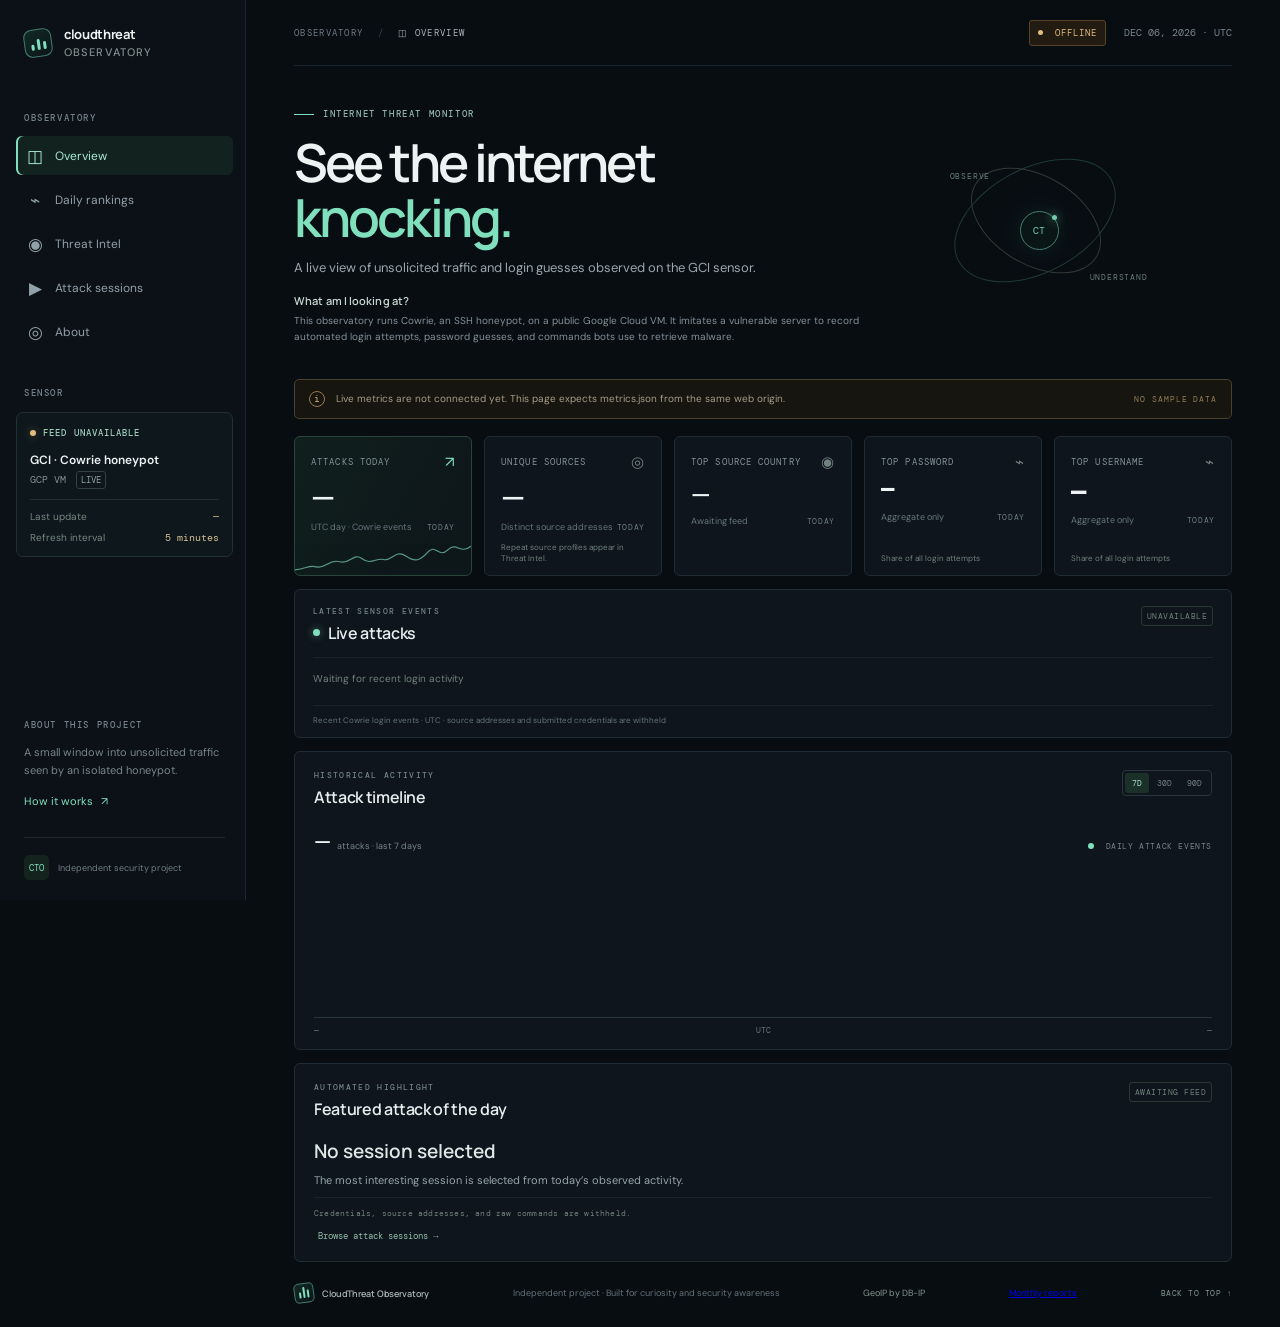
==== commit 9d8c4f82: "Show top username share" ====
--- a/index.html
+++ b/index.html
@@ -9,7 +9,7 @@
     <link rel="preconnect" href="https://fonts.googleapis.com" />
     <link rel="preconnect" href="https://fonts.gstatic.com" crossorigin />
     <link href="https://fonts.googleapis.com/css2?family=DM+Mono:wght@400;500&family=DM+Sans:wght@400;500;600;700&family=Manrope:wght@400;500;600;700;800&display=swap" rel="stylesheet" />
-    <link rel="stylesheet" href="styles.css?v=14" />
+    <link rel="stylesheet" href="styles.css?v=15" />
   </head>
   <body>
     <div class="app-shell">
@@ -66,7 +66,7 @@
           <article class="metric-card"><div class="metric-head"><span>UNIQUE SOURCES</span><span class="metric-icon muted">◎</span></div><div class="metric-value" data-metric="sources">—</div><div class="metric-foot"><span class="metric-note">Distinct source addresses</span><span class="metric-period">TODAY</span></div><div class="metric-bottom"><span class="data-footnote">Repeat source profiles appear in Threat Intel.</span></div></article>
           <article class="metric-card"><div class="metric-head"><span>TOP SOURCE COUNTRY</span><span class="metric-icon muted">◉</span></div><div class="metric-value country-value" data-metric="country">—</div><div class="metric-foot"><span class="metric-note" data-metric="country-count">Awaiting feed</span><span class="metric-period">TODAY</span></div></article>
           <article class="metric-card"><div class="metric-head"><span>TOP PASSWORD</span><span class="metric-icon muted">⌁</span></div><div class="metric-value password-value" data-metric="password">—</div><div class="metric-foot"><span class="metric-note" data-metric="password-count">Aggregate only</span><span class="metric-period">TODAY</span></div><div class="metric-bottom password-share"><span class="data-footnote" data-metric="password-share">Share of all login attempts</span></div></article>
-          <article class="metric-card"><div class="metric-head"><span>TOP USERNAME</span><span class="metric-icon muted">⌁</span></div><div class="metric-value username-value" data-metric="username">—</div><div class="metric-foot"><span class="metric-note" data-metric="username-count">Aggregate only</span><span class="metric-period">TODAY</span></div></article>
+          <article class="metric-card"><div class="metric-head"><span>TOP USERNAME</span><span class="metric-icon muted">⌁</span></div><div class="metric-value username-value" data-metric="username">—</div><div class="metric-foot"><span class="metric-note" data-metric="username-count">Aggregate only</span><span class="metric-period">TODAY</span></div><div class="metric-bottom"><span class="data-footnote" data-metric="username-share">Share of all login attempts</span></div></article>
         </section>
 
         <section class="panel live-attacks-panel" id="live-attacks" aria-label="Recent live attacks">
@@ -138,6 +138,7 @@
         <footer class="page-footer"><a class="footer-brand" href="#top"><span class="brand-mark small"><span></span><span></span><span></span></span> CloudThreat Observatory</a><span>Independent project · Built for curiosity and security awareness</span><a href="https://db-ip.com" rel="noopener noreferrer" target="_blank">GeoIP by DB-IP</a><a href="/reports/">Monthly reports</a><a href="#top" class="back-top">BACK TO TOP ↑</a></footer>
       </main>
     </div>
-    <script src="app.js?v=14"></script>
+    <script src="app.js?v=15"></script>
   </body>
 </html>
+
--- a/styles.css
+++ b/styles.css
@@ -11,3 +11,5 @@
 .threat-intel-view{padding:38px 0 18px;scroll-margin-top:20px}.threat-intel-heading h1{font:600 30px/1.2 var(--display);letter-spacing:-1px;color:#e6eded;margin:8px 0 9px}.threat-intel-heading p{max-width:760px;font-size:11px;line-height:1.65;color:#89999f;margin:0}.threat-intel-meta{display:flex;justify-content:space-between;gap:12px;margin:20px 0 8px;padding:9px 11px;border:1px solid var(--line);border-radius:4px;background:#0d151a;color:#82938e;font:8px var(--mono);letter-spacing:.7px}.threat-intel-list{display:grid;grid-template-columns:repeat(2,minmax(0,1fr));gap:10px;list-style:none;padding:0;margin:0}.threat-profile{min-width:0;padding:14px 15px;border:1px solid var(--line);border-radius:5px;background:var(--panel)}.threat-profile-header{display:flex;align-items:center;gap:10px;padding-bottom:11px;border-bottom:1px solid var(--line-soft)}.threat-rank{font:9px var(--mono);color:#688379}.threat-address{font:500 14px var(--mono);color:#b8e7d0;overflow-wrap:anywhere}.threat-profile-details{display:grid;grid-template-columns:repeat(2,minmax(0,1fr));gap:12px 18px;margin:12px 0 0}.threat-detail dt{font:8px var(--mono);letter-spacing:.65px;color:#71817f;text-transform:uppercase}.threat-detail dd{font-size:10px;color:#c5d0ce;margin:4px 0 0;overflow-wrap:anywhere}.threat-intel-foot{margin:12px 0 0;color:#6d7c81;font-size:9px;line-height:1.5}@media(max-width:700px){.threat-intel-list{grid-template-columns:1fr}.threat-intel-view{padding-top:28px}.threat-intel-heading h1{font-size:25px}}
 .timeline-panel{padding:18px 19px 14px;margin-top:13px}.timeline-summary{display:flex;align-items:baseline;gap:7px;margin-top:18px}.timeline-summary strong{font:600 22px var(--display);letter-spacing:-.6px}.timeline-summary>span{font-size:9px;color:#77858a}.timeline-summary .chart-legend{margin-left:auto;font:8px var(--mono);letter-spacing:.6px}.timeline-chart{height:150px;display:flex;align-items:flex-end;gap:2px;margin-top:12px;padding:0 1px;border-bottom:1px solid #28353d}.timeline-bar{display:block;flex:1 1 0;min-width:1px;height:2px;background:linear-gradient(180deg,#80e0bd,#397c65);border-radius:2px 2px 0 0;opacity:.86}.timeline-bar:hover{background:#c5f5df;opacity:1}.timeline-axis{display:flex;justify-content:space-between;margin-top:7px;color:#64757c;font:8px var(--mono)}.command-tools-panel{padding:17px 19px 13px;margin-top:12px}.command-tools-copy{margin:12px 0 0;color:#829198;font-size:10px;line-height:1.5}.tool-list{margin-top:12px}.tool-row{display:grid;grid-template-columns:22px 1fr minmax(40px,90px) 55px;gap:7px;align-items:center;min-height:30px;border-top:1px solid var(--line-soft)}.tool-row .rank-label{font-family:var(--mono);text-transform:uppercase}.tool-row strong{font:8px var(--mono);color:#9dadad;text-align:right}.timeline-panel .range-btn.active{background:#1b3029;color:#a8e5cc}@media(max-width:560px){.timeline-panel,.command-tools-panel{padding:15px 13px 11px}.timeline-chart{height:125px;gap:1px}.timeline-summary .chart-legend{font-size:0}}
 .weirdest-panel,.playback-panel{padding:18px 19px 15px;margin-top:13px}.weirdest-title{display:block;margin-top:18px;font:600 19px var(--display);color:#dce9e4}.weirdest-copy{margin:8px 0;color:#96a5aa;font-size:11px;line-height:1.6}.weirdest-foot{border-top:1px solid var(--line-soft);padding-top:10px;color:#71817f;font:8px var(--mono);letter-spacing:.2px}.playback-toolbar{display:flex;align-items:center;gap:10px;margin-top:14px;padding:9px 0;border-top:1px solid var(--line-soft);border-bottom:1px solid var(--line-soft)}.play-control{border:1px solid #345043;border-radius:4px;background:#162820;color:#b1ecd1;font:9px var(--mono);padding:7px 10px;cursor:pointer}.play-control:disabled{opacity:.45;cursor:not-allowed}.playback-clock{margin-left:auto;color:#9db9ac;font:10px var(--mono)}.playback-steps{list-style:none;margin:0;padding:0}.playback-step{display:grid;grid-template-columns:54px 1fr;gap:12px;align-items:center;min-height:39px;border-bottom:1px solid var(--line-soft);padding:4px 9px;cursor:pointer}.playback-step.current-step{background:#14241e;box-shadow:inset 2px 0 var(--mint)}.playback-offset{font:9px var(--mono);color:#71827c}.playback-label{font-size:10px;color:#bdc9c8}.step-download .playback-label{color:#a9e4ca}.step-login .playback-label{color:#dbc28f}.step-disconnect .playback-label{color:#829295}.playback-steps .empty-row{cursor:default}@media(max-width:560px){.weirdest-panel,.playback-panel{padding:15px 13px 11px}.playback-toolbar{gap:5px}.playback-step{grid-template-columns:44px 1fr;gap:8px}}
+.session-detail-pane .playback-step{display:block;width:100%;min-width:0}.session-detail-pane .playback-step-main{display:flex;width:100%;min-width:0;align-items:center;gap:12px}.session-detail-pane .playback-offset{flex:0 0 52px}.session-detail-pane .playback-label{display:block;flex:1;min-width:0;width:100%;overflow-wrap:anywhere}
+
